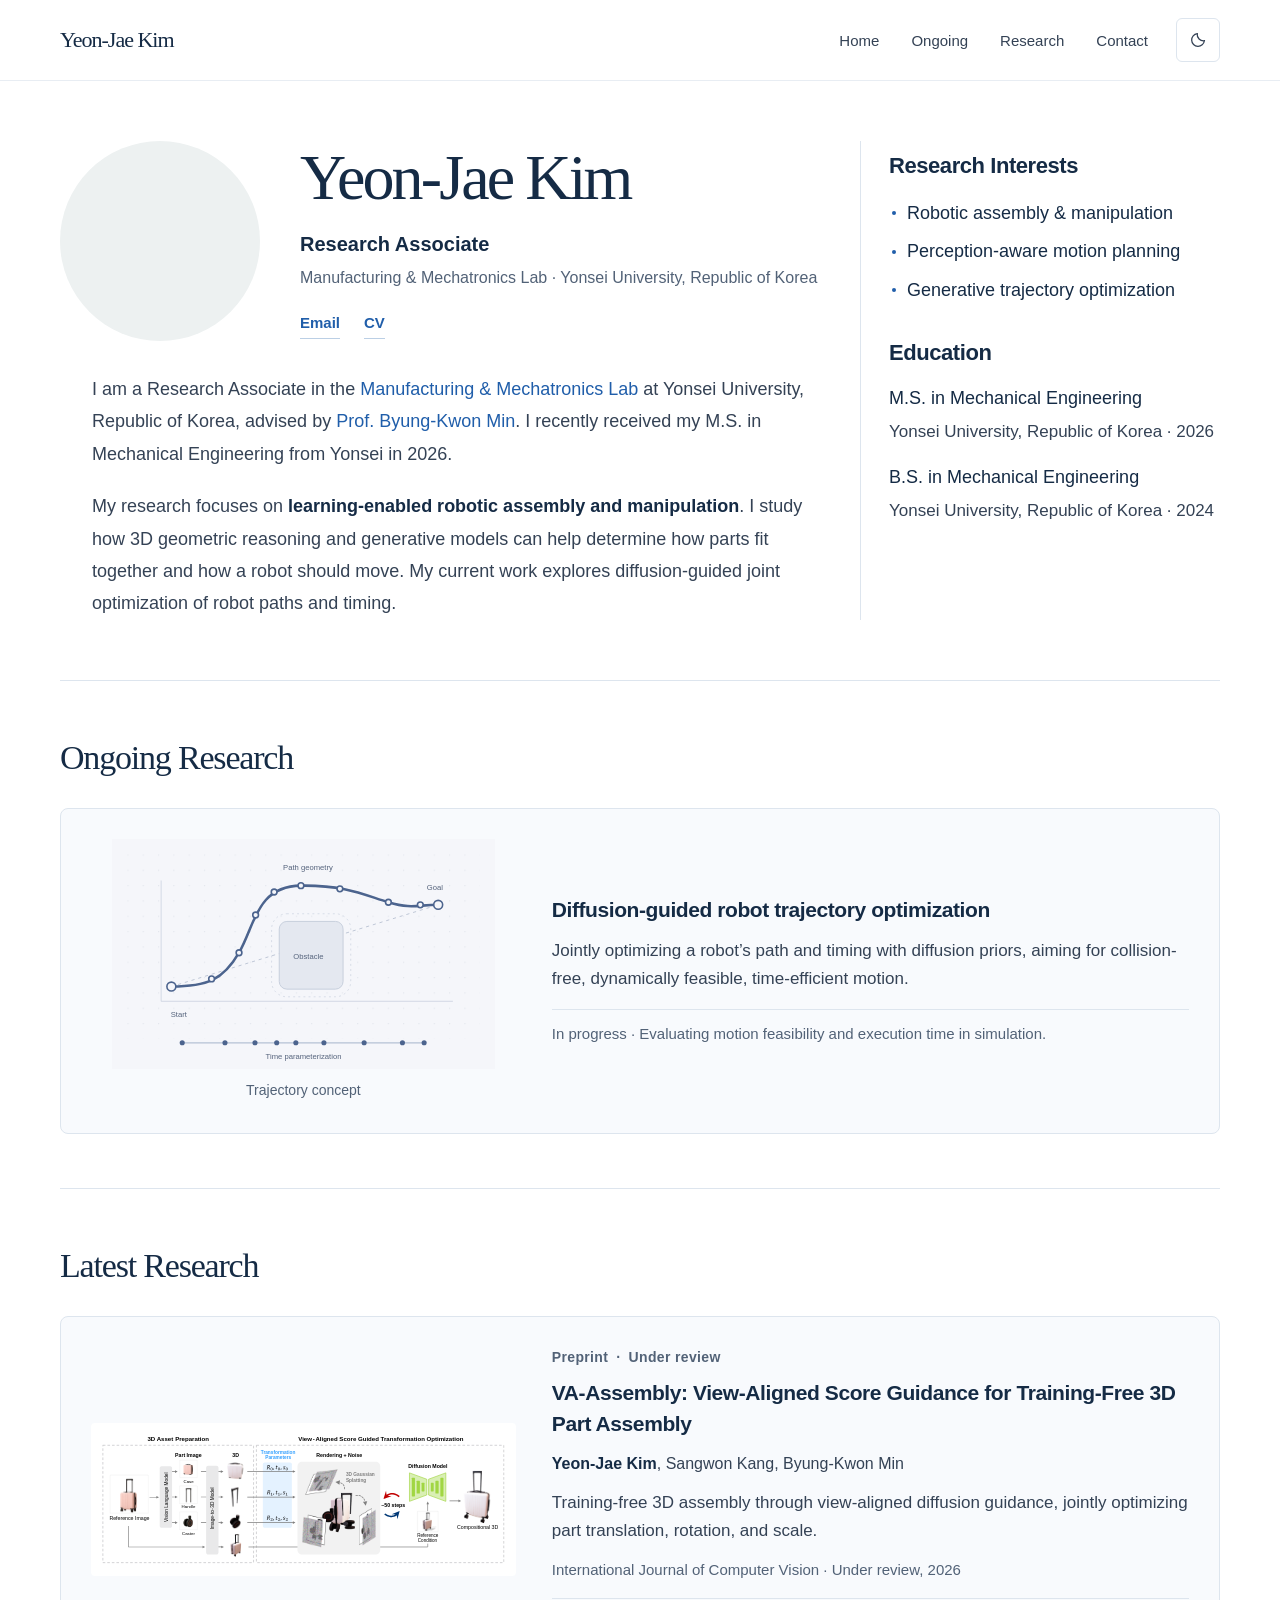
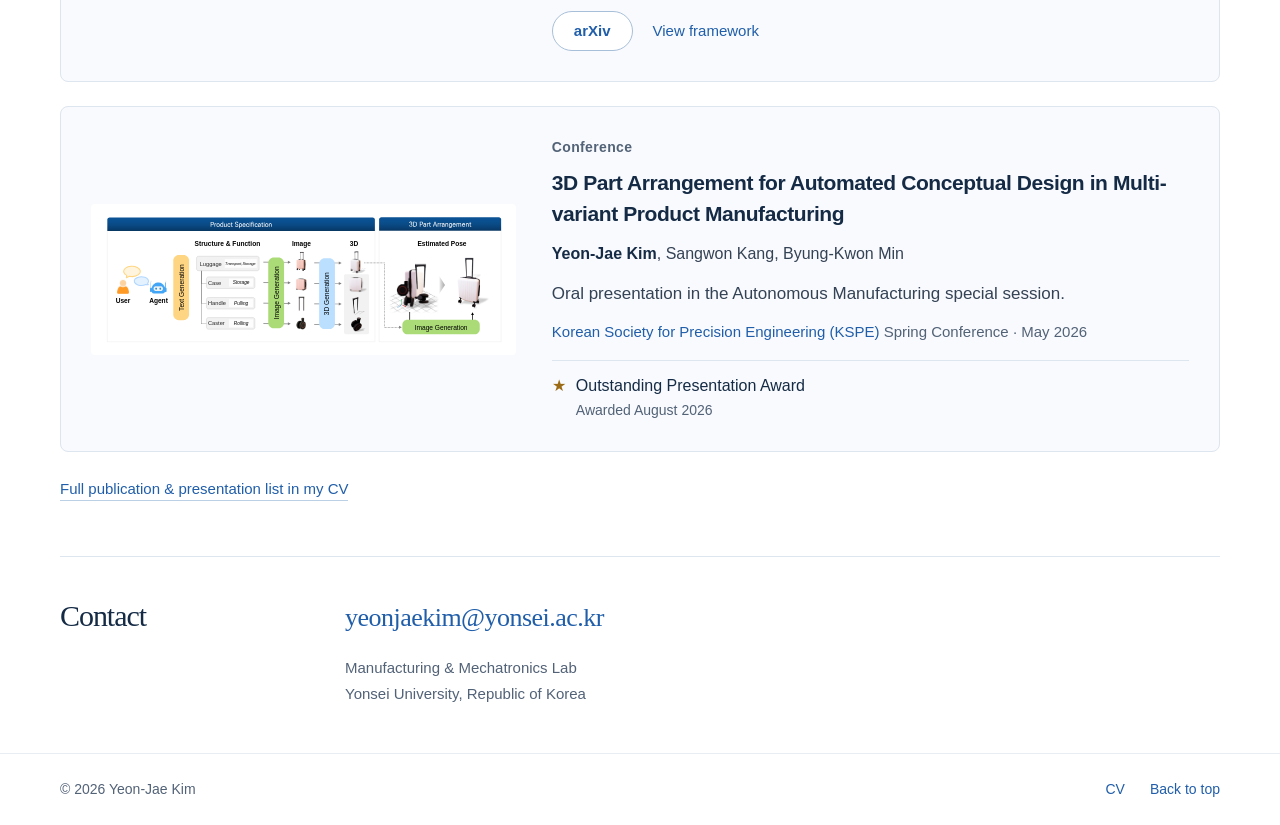
==== index.html @ 36acf1f7 "Refresh academic homepage with research cards and theme support" ====
<!DOCTYPE html>
<html lang="en">
<head>
  <meta charset="UTF-8" />
  <meta name="viewport" content="width=device-width, initial-scale=1.0" />
  <meta name="description" content="Yeon-Jae Kim, Research Associate at Yonsei University, Republic of Korea. Research in robotic assembly, 3D geometric reasoning, and diffusion-guided trajectory optimization." />
  <meta name="theme-color" content="#ffffff" />
  <title>Yeon-Jae Kim | Robotics &amp; Generative Intelligence</title>
  <script src="theme.js"></script>
  <link rel="stylesheet" href="style.css" />
</head>
<body>
  <a class="skip-link" href="#main">Skip to content</a>
  <header class="site-header"><div class="nav-shell"><a class="site-name" href="#about">Yeon-Jae Kim</a><div class="nav-controls"><nav aria-label="Primary navigation"><a href="#about">Home</a><a href="#research">Ongoing</a><a href="#publications">Research</a><a href="#contact">Contact</a></nav><button class="theme-toggle" type="button" aria-label="Switch to dark mode" hidden>
    <svg class="theme-moon" width="18" height="18" viewBox="0 0 24 24" fill="none" stroke="currentColor" stroke-width="1.7" aria-hidden="true"><path d="M20.5 13A8.5 8.5 0 0 1 11 3.5 8.5 8.5 0 1 0 20.5 13Z" /></svg>
    <svg class="theme-sun" width="18" height="18" viewBox="0 0 24 24" fill="none" stroke="currentColor" stroke-width="1.7" aria-hidden="true"><circle cx="12" cy="12" r="4" /><path d="M12 2v2m0 16v2M2 12h2m16 0h2M5 5l1.5 1.5m11 11L19 19M5 19l1.5-1.5m11-11L19 5" /></svg>
  </button></div></div></header>
  <main id="main">
    <section class="about-section section-shell" id="about" aria-labelledby="profile-name">
      <aside class="profile" aria-label="Profile">
        <div class="portrait"><img src="images/profile.jpg" alt="Yeon-Jae Kim at Yonsei University" width="974" height="1272" fetchpriority="high" /></div>
      </aside>
      <header class="identity">
          <h1 id="profile-name">Yeon-Jae Kim</h1>
          <p class="profile-role">Research Associate</p>
          <p class="affiliation">Manufacturing &amp; Mechatronics Lab · Yonsei University, Republic of Korea</p>
          <div class="profile-links"><a href="mailto:yeonjaekim@yonsei.ac.kr">Email</a><a href="assets/CV_Yeonjae_Kim.pdf" target="_blank" rel="noopener noreferrer">CV</a></div>
      </header>
      <div class="bio-copy">
        <p>I am a Research Associate in the <a href="https://minlab.yonsei.ac.kr/" target="_blank" rel="noopener noreferrer">Manufacturing &amp; Mechatronics Lab</a> at Yonsei University, Republic of Korea, advised by <a href="https://scholar.google.com/citations?user=25VFaycAAAAJ&amp;hl=ko&amp;oi=ao" target="_blank" rel="noopener noreferrer">Prof. Byung-Kwon Min</a>. I recently received my M.S. in Mechanical Engineering from Yonsei in 2026.</p>
        <p>My research focuses on <strong>learning-enabled robotic assembly and manipulation</strong>. I study how 3D geometric reasoning and generative models can help determine how parts fit together and how a robot should move. My current work explores diffusion-guided joint optimization of robot paths and timing.</p>
        </div>
        <div class="bio-facts">
          <div><h3>Research Interests</h3><ul role="list"><li>Robotic assembly &amp; manipulation</li><li>Perception-aware motion planning</li><li>Generative trajectory optimization</li></ul></div>
          <div><h3>Education</h3><p><strong>M.S. in Mechanical Engineering</strong><span>Yonsei University, Republic of Korea · 2026</span></p><p><strong>B.S. in Mechanical Engineering</strong><span>Yonsei University, Republic of Korea · 2024</span></p></div>
      </div>
    </section>

    <section class="section-shell section-grid research-section" id="research" aria-labelledby="research-title">
      <div class="section-label"><h2 id="research-title">Ongoing Research</h2></div>
      <article class="section-content current-project research-card">
        <figure class="research-thumbnail"><img src="images/motion-concept.svg" alt="Concept illustration of a robot path avoiding an obstacle with jointly optimized timing" width="600" height="360" /><figcaption>Trajectory concept</figcaption></figure>
        <div><h3>Diffusion-guided robot trajectory optimization</h3><p>Jointly optimizing a robot’s path and timing with diffusion priors, aiming for collision-free, dynamically feasible, time-efficient motion.</p><p class="research-status">In progress · Evaluating motion feasibility and execution time in simulation.</p></div>
      </article>
    </section>

    <section class="section-band" id="publications" aria-labelledby="publications-title"><div class="section-shell section-grid publications-layout">
      <div class="section-label"><h2 id="publications-title">Latest Research</h2></div>
      <div class="section-content">
        <article class="publication featured-paper research-card">
          <figure class="framework-figure">
            <a class="framework-link" href="framework.html" target="_blank" rel="noopener noreferrer" aria-label="View the VA-Assembly framework in a new tab"><img src="images/assembly_framework.svg" alt="VA-Assembly framework: reference-image-based 3D asset preparation and view-aligned score-guided optimization of part transformations." width="4257" height="1402" loading="lazy" /></a>
          </figure>
          <div>
            <p class="research-type">Preprint <span aria-hidden="true">·</span> Under review</p>
            <h3><a href="https://arxiv.org/abs/2611.20788" target="_blank" rel="noopener noreferrer">VA-Assembly: View-Aligned Score Guidance for Training-Free 3D Part Assembly</a></h3>
            <p class="authors"><strong>Yeon-Jae Kim</strong>, Sangwon Kang, Byung-Kwon Min</p>
            <p class="paper-summary">Training-free 3D assembly through view-aligned diffusion guidance, jointly optimizing part translation, rotation, and scale.</p>
            <p class="venue">International Journal of Computer Vision · Under review, 2026</p>
            <div class="paper-links"><a class="paper-pill" href="https://arxiv.org/abs/2611.20788" target="_blank" rel="noopener noreferrer" aria-label="Read the VA-Assembly preprint on arXiv">arXiv</a><a href="framework.html" target="_blank" rel="noopener noreferrer">View framework</a></div>
          </div>
        </article>
        <article class="publication research-card conference-paper">
          <figure class="framework-figure">
            <a class="framework-link" href="design-framework.html" target="_blank" rel="noopener noreferrer" aria-label="View the KSPE design automation framework in a new tab"><img src="images/design_automation_framework.svg" alt="Design automation framework presented at the KSPE Spring Conference." width="3923" height="1265" loading="lazy" /></a>
          </figure>
          <div>
            <p class="research-type">Conference</p>
            <h3>3D Part Arrangement for Automated Conceptual Design in Multi-variant Product Manufacturing</h3>
            <p class="authors"><strong>Yeon-Jae Kim</strong>, Sangwon Kang, Byung-Kwon Min</p>
            <p class="paper-summary">Oral presentation in the Autonomous Manufacturing special session.</p>
            <p class="venue"><a href="https://www.kspe.or.kr/" target="_blank" rel="noopener noreferrer">Korean Society for Precision Engineering (KSPE)</a> Spring Conference · May 2026</p>
            <p class="presentation-award"><span class="award-star" aria-hidden="true">★</span><span>Outstanding Presentation Award<span class="award-date">Awarded August 2026</span></span></p>
          </div>
        </article>
        <p class="all-publications"><a href="assets/CV_Yeonjae_Kim.pdf" target="_blank" rel="noopener noreferrer">Full publication &amp; presentation list in my CV </a></p>
      </div>
    </div></section>

    <section class="section-shell section-grid contact-section" id="contact" aria-labelledby="contact-title"><div class="section-label"><h2 id="contact-title">Contact</h2></div><div class="section-content"><a class="contact-email" href="mailto:yeonjaekim@yonsei.ac.kr">yeonjaekim@yonsei.ac.kr </a><p>Manufacturing &amp; Mechatronics Lab<br />Yonsei University, Republic of Korea</p></div></section>
  </main>
  <footer><div class="footer-shell"><span>© 2026 Yeon-Jae Kim</span><div><a href="assets/CV_Yeonjae_Kim.pdf" target="_blank" rel="noopener noreferrer">CV</a><a href="#about">Back to top</a></div></div></footer>
</body>
</html>
---- style.css ----
:root {
  color-scheme: light;
  --bg: #ffffff;
  --band: #f8fafd;
  --header-bg: rgba(255,255,255,.97);
  --subtle-line: #e8edf3;
  --link-line: #bbcfe5;
  --button-border: #a8bfd9;
  --button-hover: #eaf1fa;
  --selection: #dceafb;
  --ink: #152b45;
  --body: #344255;
  --muted: #526277;
  --link: #205eaa;
  --line: #dde5ee;
  --soft: #f5f8fc;
  --max: 1160px;
  --serif: Georgia, "Times New Roman", serif;
}
:root[data-theme="dark"] {
  color-scheme: dark;
  --bg: #101923;
  --band: #14202d;
  --header-bg: rgba(16,25,35,.97);
  --ink: #edf3fc;
  --body: #d4ddea;
  --muted: #aebdd0;
  --link: #8dbbf9;
  --line: #2d3c50;
  --soft: #172331;
  --subtle-line: #263648;
  --link-line: #526d8f;
  --button-border: #607c9f;
  --button-hover: #243a54;
  --selection: #294a70;
}
@media (prefers-color-scheme: dark) {
  :root:not([data-theme]) {
  color-scheme: dark;
  --bg: #101923;
  --band: #14202d;
  --header-bg: rgba(16,25,35,.97);
  --ink: #edf3fc;
  --body: #d4ddea;
  --muted: #aebdd0;
  --link: #8dbbf9;
  --line: #2d3c50;
  --soft: #172331;
  --subtle-line: #263648;
  --link-line: #526d8f;
  --button-border: #607c9f;
  --button-hover: #243a54;
  --selection: #294a70;
  }
}
* { box-sizing: border-box; }
html { scroll-behavior: smooth; scroll-padding-top: 100px; }
body { margin: 0; background: var(--bg); color: var(--body); font-family: Arial, Helvetica, sans-serif; font-size: 1.125rem; line-height: 1.8; -webkit-font-smoothing: antialiased; }
h1, h2, h3, p, figure { margin: 0; }
h1, h2, h3, strong { color: var(--ink); }
h1, h2 { font-family: var(--serif); font-weight: 400; letter-spacing: -.035em; line-height: 1.18; }
h3 { font-size: 1.3125rem; font-weight: 600; line-height: 1.5; letter-spacing: -.02em; }
strong { font-weight: 600; }
a { color: var(--link); text-decoration: none; text-underline-offset: 5px; }
a:hover { text-decoration: underline; }
a:focus-visible, button:focus-visible { outline: 3px solid var(--link); outline-offset: 5px; border-radius: 3px; }
::selection { background: var(--selection); }
.nav-shell, .section-shell, .footer-shell { width: min(calc(100% - 88px), var(--max)); margin-inline: auto; }
.skip-link { position: fixed; top: 10px; left: 16px; z-index: 100; padding: 8px 16px; background: var(--bg); transform: translateY(-160%); }
.skip-link:focus { transform: translateY(0); }
.site-header { position: sticky; top: 0; z-index: 20; background: var(--bg); border-bottom: 1px solid var(--subtle-line); }
.nav-shell { min-height: 80px; display: flex; align-items: center; justify-content: space-between; gap: 30px; }
.site-name { color: var(--ink); font-family: var(--serif); font-size: 1.375rem; font-weight: 400; letter-spacing: -.045em; }
.nav-controls { display: flex; align-items: center; gap: 28px; }
.theme-toggle { display: inline-flex; align-items: center; justify-content: center; width: 44px; height: 44px; flex-shrink: 0; padding: 10px; border: 1px solid var(--line); border-radius: 6px; background: var(--bg); color: var(--body); font: inherit; font-size: .875rem; cursor: pointer; white-space: nowrap; }
.theme-toggle[hidden] { display: none; }
.theme-toggle:hover { background: var(--soft); border-color: var(--button-border); }
.theme-sun, :root[data-theme="dark"] .theme-moon { display: none; }
:root[data-theme="dark"] .theme-sun { display: block; }
nav { display: flex; align-items: center; gap: 32px; }
nav a { font-size: .9375rem; color: var(--body); padding: 12px 0; }
nav a:hover { color: var(--link); }
.about-section { display: grid; grid-template-columns: 200px minmax(0,1fr) 360px; grid-template-areas: "photo identity facts" "bio bio facts"; gap: 32px 40px; padding: 60px 0; align-items: start; }
.profile { grid-area: photo; padding: 0; }
.identity { grid-area: identity; min-width: 0; align-self: center; }
.bio-copy { grid-area: bio; min-width: 0; padding-left: 32px; }
.portrait { width: 200px; height: 200px; border-radius: 50%; overflow: hidden; margin: 0; background: #edf1f1; }
.portrait img { display: block; width: 100%; height: 100%; object-fit: cover; object-position: 47% 70%; transform: scale(1.9); transform-origin: 47% 62%; }

.profile-role { color: var(--ink); font-size: 1.25rem; font-weight: 600; }
.affiliation { color: var(--muted); font-size: 1rem; margin-top: 3px; line-height: 1.6; }
.profile-links { display: flex; gap: 24px; margin-top: 18px; font-size: .9375rem; font-weight: 600; }
.profile-links a { border-bottom: 1px solid var(--link-line); padding-bottom: 2px; }
.identity h1 { font-size: clamp(2.75rem, 5vw, 4.25rem); line-height: 1.08; margin-bottom: 14px; letter-spacing: -.045em; }
.bio-copy > p { font-size: 1.125rem; margin-bottom: 20px; }
.bio-copy > p:last-child { margin-bottom: 0; }
.bio-copy a { text-decoration: none; }
.bio-copy a:hover { color: var(--ink); }
.bio-facts { grid-area: facts; align-self: stretch; display: grid; align-content: start; grid-template-columns: 1fr; gap: 30px; margin: 0; padding: 8px 0 0 28px; border-left: 1px solid var(--line); }
.bio-facts h3 { margin-bottom: 15px; font-size: 1.375rem; font-weight: 600; letter-spacing: -.02em; }
.bio-facts ul { list-style: none; margin: 0; padding: 0; color: var(--ink); font-size: 1.125rem; font-weight: 400; line-height: 1.8; }
.bio-facts li { position: relative; padding-left: 18px; }
.bio-facts li + li { margin-top: 6px; }
.bio-facts li::before { content: ""; position: absolute; left: 3px; top: .9em; width: 4px; height: 4px; border-radius: 50%; background: var(--link); transform: translateY(-50%); }
.bio-facts p { font-size: 1.125rem; line-height: 1.6; }
.bio-facts p + p { margin-top: 18px; }
.bio-facts strong { color: var(--ink); font-weight: 400; }
.bio-facts p span { display: block; color: var(--body); font-size: 1.0625rem; font-weight: 400; margin-top: 5px; }
.section-band { background: var(--band); border-block: 1px solid var(--subtle-line); }
.section-grid { display: grid; grid-template-columns: 225px minmax(0,1fr); gap: 60px; padding-block: 54px; }
.section-label { padding-top: 3px; }
.section-label h2 { font-size: clamp(1.875rem, 3vw, 2.125rem); }
.section-label > p { font-size: .875rem; color: var(--muted); margin-top: 15px; line-height: 1.6; }
.section-content { min-width: 0; }
.publication h3 { font-size: 1.3125rem; line-height: 1.45; margin-bottom: 12px; }
.publication h3 a { color: var(--ink); }
.publication h3 a:hover { color: var(--link); }
.section-grid.publications-layout, .section-grid.research-section { grid-template-columns: minmax(0,1fr); gap: 30px; }
#publications { background: var(--bg); border: 0; }
.section-grid.research-section, .section-grid.publications-layout { border-top: 1px solid var(--line); }
.research-card { display: grid; grid-template-columns: minmax(0, .8fr) minmax(0, 1.2fr); gap: 36px; align-items: center; padding: 30px; border: 1px solid var(--line); border-radius: 8px; background: var(--band); }
.research-card > div { min-width: 0; }
.research-card + .research-card { margin-top: 24px; }
.research-type { display: flex; align-items: center; flex-wrap: wrap; gap: 8px; margin-bottom: 10px; color: var(--muted); font-size: .875rem; font-weight: 600; line-height: 1.5; letter-spacing: .025em; }
.conference-thumbnail { display: flex; flex-direction: column; align-items: center; justify-content: center; min-height: 230px; color: var(--ink); font-family: var(--serif); font-size: 2.5rem; line-height: 1.2; }
.conference-thumbnail a { color: var(--ink); }
.conference-thumbnail a:hover { color: var(--link); text-decoration: none; }
.conference-year { font-size: 3.5rem; letter-spacing: -.04em; margin-top: 4px; }
.conference-season { color: var(--muted); font-family: Arial, Helvetica, sans-serif; font-size: 1rem; margin-top: 14px; }
.presentation-award { display: flex; align-items: baseline; gap: 10px; margin-top: 16px; padding-top: 12px; border-top: 1px solid var(--line); color: var(--ink); font-size: 1rem; line-height: 1.6; }
.award-star { color: #9b6b15; }
:root[data-theme="dark"] .award-star { color: #e9c46b; }
@media(prefers-color-scheme: dark) { :root:not([data-theme]) .award-star { color: #e9c46b; } }
.award-date { display: block; color: var(--muted); font-size: .875rem; }
.framework-figure { min-width: 0; margin: 0; }
.framework-link { display: block; padding: 10px; background: #fff; border-radius: 4px; cursor: zoom-in; }
.framework-link:hover { outline: 1px solid var(--link-line); }
.framework-link img { display: block; width: 100%; height: auto; }
.research-thumbnail { min-width: 0; margin: 0; }
.research-thumbnail img { display: block; width: 100%; height: auto; max-height: 230px; object-fit: contain; border-radius: 4px; }
.research-thumbnail figcaption { color: var(--muted); font-size: .875rem; text-align: center; margin-top: 9px; }
.authors { font-size: 1rem; margin-bottom: 9px; line-height: 1.65; }
.venue { color: var(--muted); font-size: .9375rem; line-height: 1.65; }
.paper-summary { font-size: 1.0625rem; margin: 12px 0; line-height: 1.65; }
.paper-links { display: flex; flex-wrap: wrap; align-items: center; gap: 20px; margin-top: 16px; padding-top: 12px; border-top: 1px solid var(--line); }
.paper-links a { font-size: .9375rem; line-height: 1.5; padding-block: 3px; font-weight: 400; }
.paper-links .paper-pill { display: inline-flex; align-items: center; justify-content: center; min-height: 40px; padding: 7px 21px; border: 1px solid var(--button-border); border-radius: 999px; background: var(--bg); color: var(--link); font-weight: 600; }
.paper-links .paper-pill:hover { background: var(--button-hover); border-color: var(--link); text-decoration: none; }
.paper-links .paper-pill:focus-visible { border-radius: 999px; }
.all-publications { font-size: .9375rem; margin-top: 23px; }
.all-publications a { border-bottom: 1px solid var(--link-line); padding-bottom: 3px; }
.current-project h3 { margin-bottom: 12px; line-height: 1.45; }
.current-project p { font-size: 1.0625rem; margin-bottom: 15px; line-height: 1.65; }
.current-project .research-status { margin: 16px 0 0; color: var(--muted); font-size: .9375rem; padding-top: 12px; border-top: 1px solid var(--line); }
.contact-section { padding-block: 38px 47px; border-top: 1px solid var(--line); }
.contact-section h2 { font-size: 1.875rem; }
.contact-email { font-family: var(--serif); font-size: 1.625rem; letter-spacing: -.02em; overflow-wrap: anywhere; }
.contact-section .section-content p { color: var(--muted); font-size: .9375rem; line-height: 1.7; margin-top: 13px; }
footer { border-top: 1px solid var(--subtle-line); }
.footer-shell { display: flex; justify-content: space-between; gap: 20px; padding-block: 23px; font-size: .875rem; color: var(--muted); }
.footer-shell > div { display: flex; gap: 25px; }
@media(max-width: 1050px) {
  .nav-controls { gap: 18px; }
  nav { gap: 20px; }
  .about-section { grid-template-columns: 160px minmax(0,1fr) 340px; gap: 28px; padding-block: 48px; }
  .portrait { width: 160px; height: 160px; }

  .bio-facts { gap: 24px; }
  .section-grid { grid-template-columns: 190px minmax(0,1fr); gap: 40px; }
  .research-card { gap: 28px; padding: 24px; }
}
@media(max-width: 980px) {
  .about-section { grid-template-columns: 178px minmax(0,1fr); grid-template-areas: "photo identity" "bio bio" "facts facts"; gap: 30px; }
  .portrait { width: 178px; height: 178px; }
  .bio-facts { grid-template-columns: 1fr; gap: 28px; padding: 28px 0 0 32px; border-left: 0; border-top: 1px solid var(--line); }
}
@media(max-width: 850px) {
  .research-card { gap: 24px; }
  .nav-shell, .section-shell, .footer-shell { width: calc(100% - 48px); }
  .section-grid { grid-template-columns: 1fr; gap: 29px; padding-block: 38px; }
  .section-label > p { margin-top: 8px; }
}
@media(max-width: 700px) {
  html { scroll-padding-top: 140px; }
  .nav-shell { flex-wrap: wrap; gap: 8px; padding-block: 10px; }
  .nav-controls { width: 100%; justify-content: space-between; }
}
@media(max-width: 600px) {
  .research-card { grid-template-columns: minmax(0,1fr); gap: 24px; padding: 20px; }
  .conference-thumbnail { min-height: 120px; flex-direction: row; flex-wrap: wrap; align-content: center; gap: 8px 14px; font-size: 2rem; }
  .conference-year { font-size: 2.5rem; margin-top: 0; }
  .conference-season { flex-basis: 100%; text-align: center; margin-top: 0; }
  .framework-figure { width: 100%; }
  html { scroll-padding-top: 120px; }
  .nav-shell, .section-shell, .footer-shell { width: calc(100% - 40px); }
  .nav-shell { min-height: 0; display: grid; grid-template-columns: 1fr auto; gap: 10px; padding-block: 10px; }
  .nav-controls { display: contents; }
  .theme-toggle { grid-column: 2; grid-row: 1; padding-inline: 10px; }
  .site-name { font-size: 1.25rem; }
  nav { grid-row: 2; grid-column: 1 / -1; width: 100%; justify-content: space-between; gap: 12px; }
  nav a { font-size: .875rem; padding: 4px 0; }
  .about-section { grid-template-columns: 1fr; grid-template-areas: "photo" "identity" "bio" "facts"; gap: 25px; padding-block: 33px 40px; }
  .profile { padding-top: 0; }
  .portrait { width: 150px; height: 150px; margin: 0; }

  .profile-role { font-size: 1.125rem; }
  .affiliation { font-size: .9375rem; }
  .profile-links { gap: 20px; margin-top: 12px; font-size: .9375rem; }
  .identity h1 { font-size: clamp(2.375rem, 10vw, 3.5rem); margin-bottom: 12px; }
  .bio-copy { padding-left: 12px; }
  .bio-copy > p { font-size: 1.0625rem; }
  .bio-facts { grid-template-columns: 1fr; gap: 24px; padding-left: 12px; }
  .research-thumbnail { width: 100%; margin: 0; }
  .publication h3, .current-project h3 { font-size: 1.25rem; }
  .research-thumbnail figcaption { margin-top: 7px; }
  .contact-email { font-size: 1.375rem; }
  .footer-shell { flex-wrap: wrap; gap: 12px; font-size: .8125rem; }
}
@media(max-width: 360px) {
  .portrait { width: 130px; height: 130px; }

  nav { gap: 8px; }
}
.framework-viewer { min-height: 100svh; display: flex; align-items: center; padding: 24px; }
.framework-viewer main { width: min(100%, 1160px); margin-inline: auto; }
.framework-viewer header { display: flex; flex-wrap: wrap; align-items: baseline; justify-content: space-between; gap: 12px 24px; margin-bottom: 20px; }
.framework-viewer h1 { font-size: clamp(1.5rem, 4vw, 2rem); }
.framework-viewer header a { font-size: 1rem; }
.framework-viewer img { display: block; width: 100%; height: auto; max-height: calc(100svh - 180px); object-fit: contain; background: #fff; border: 1px solid var(--line); border-radius: 6px; }
@media(prefers-reduced-motion: reduce) { html { scroll-behavior: auto; } }
@media print {
  :root, :root[data-theme="dark"], :root:not([data-theme]) { color-scheme: light; --bg: #fff; --band: #fff; --ink: #152b45; --body: #344255; --muted: #526277; --line: #dde5ee; --link: #205eaa; --link-line: #bbcfe5; --subtle-line: #e8edf3; }
  .site-header, .skip-link, footer { display: none; }
  .section-shell { width: 100%; }
  .about-section { padding-block: 15px; }
  .section-grid { padding-block: 22px; }
  .publication, .current-project { break-inside: avoid; }
  a { color: inherit; }
}
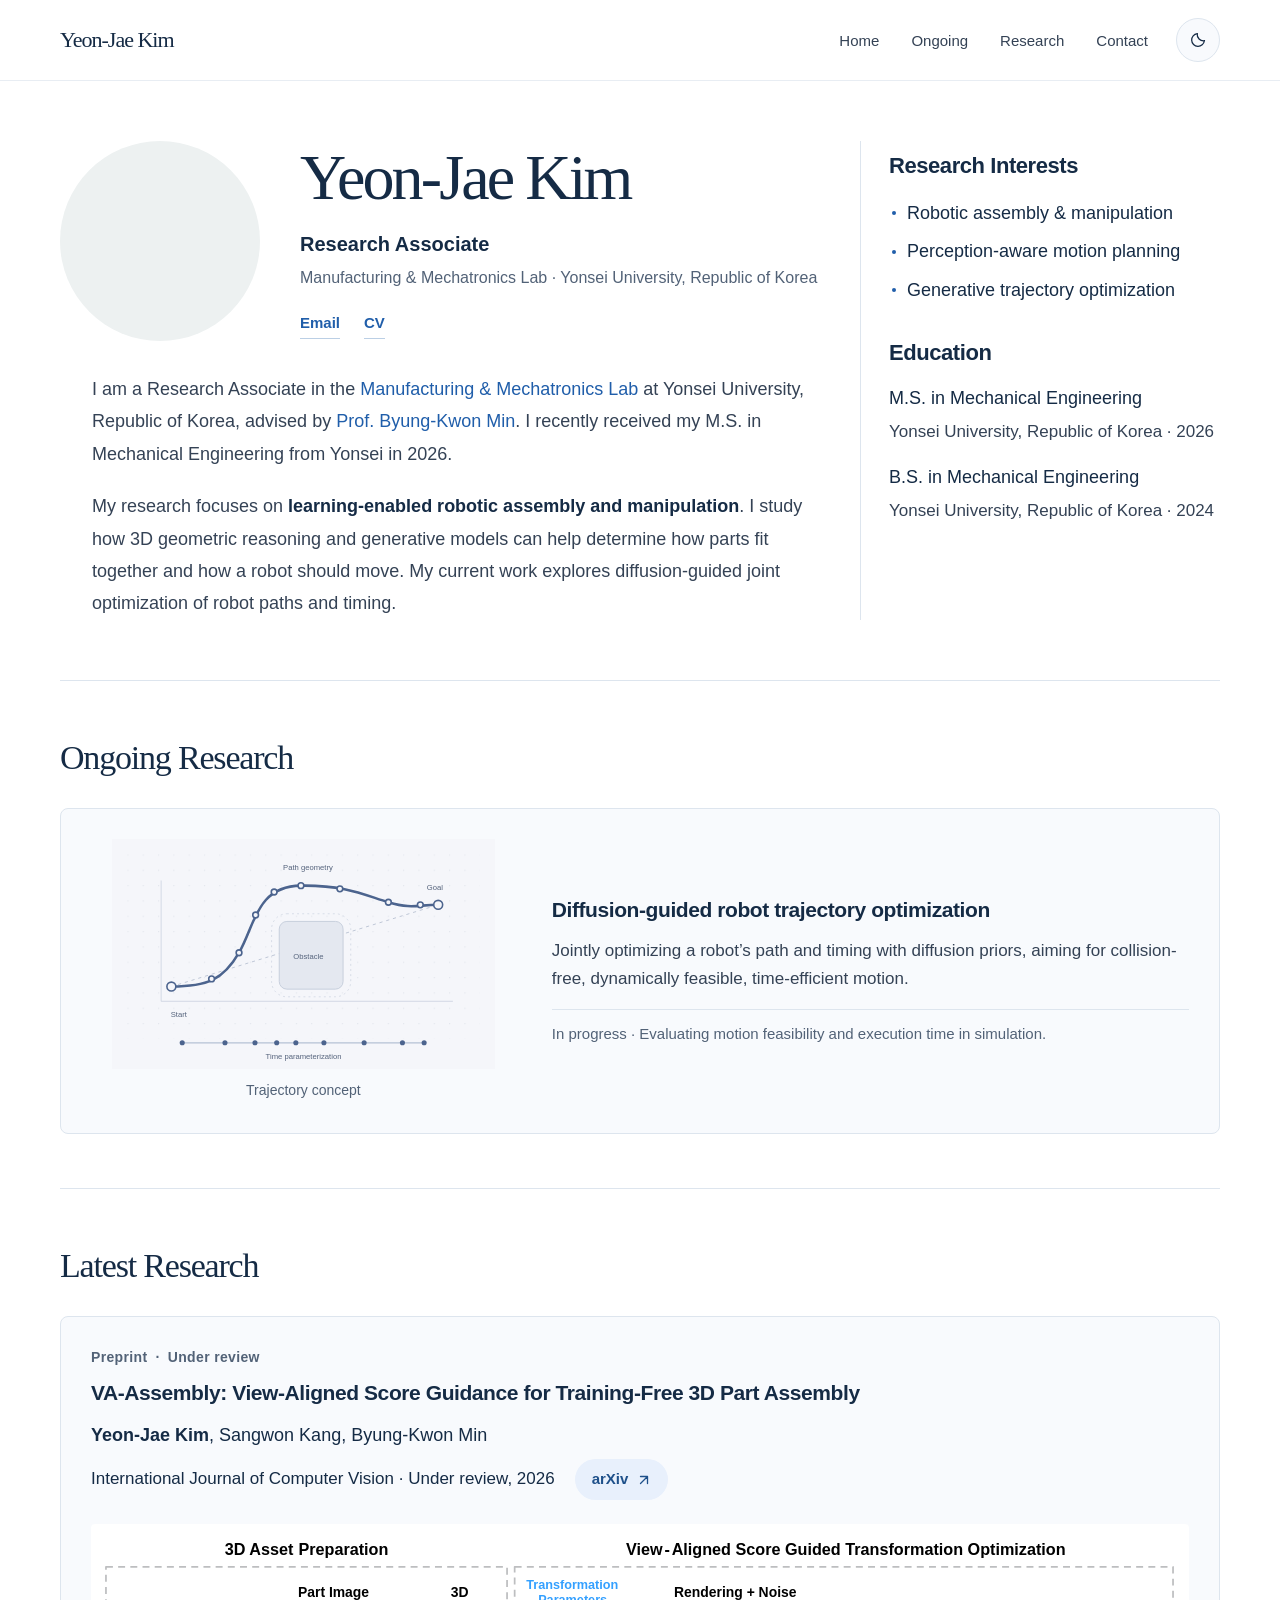
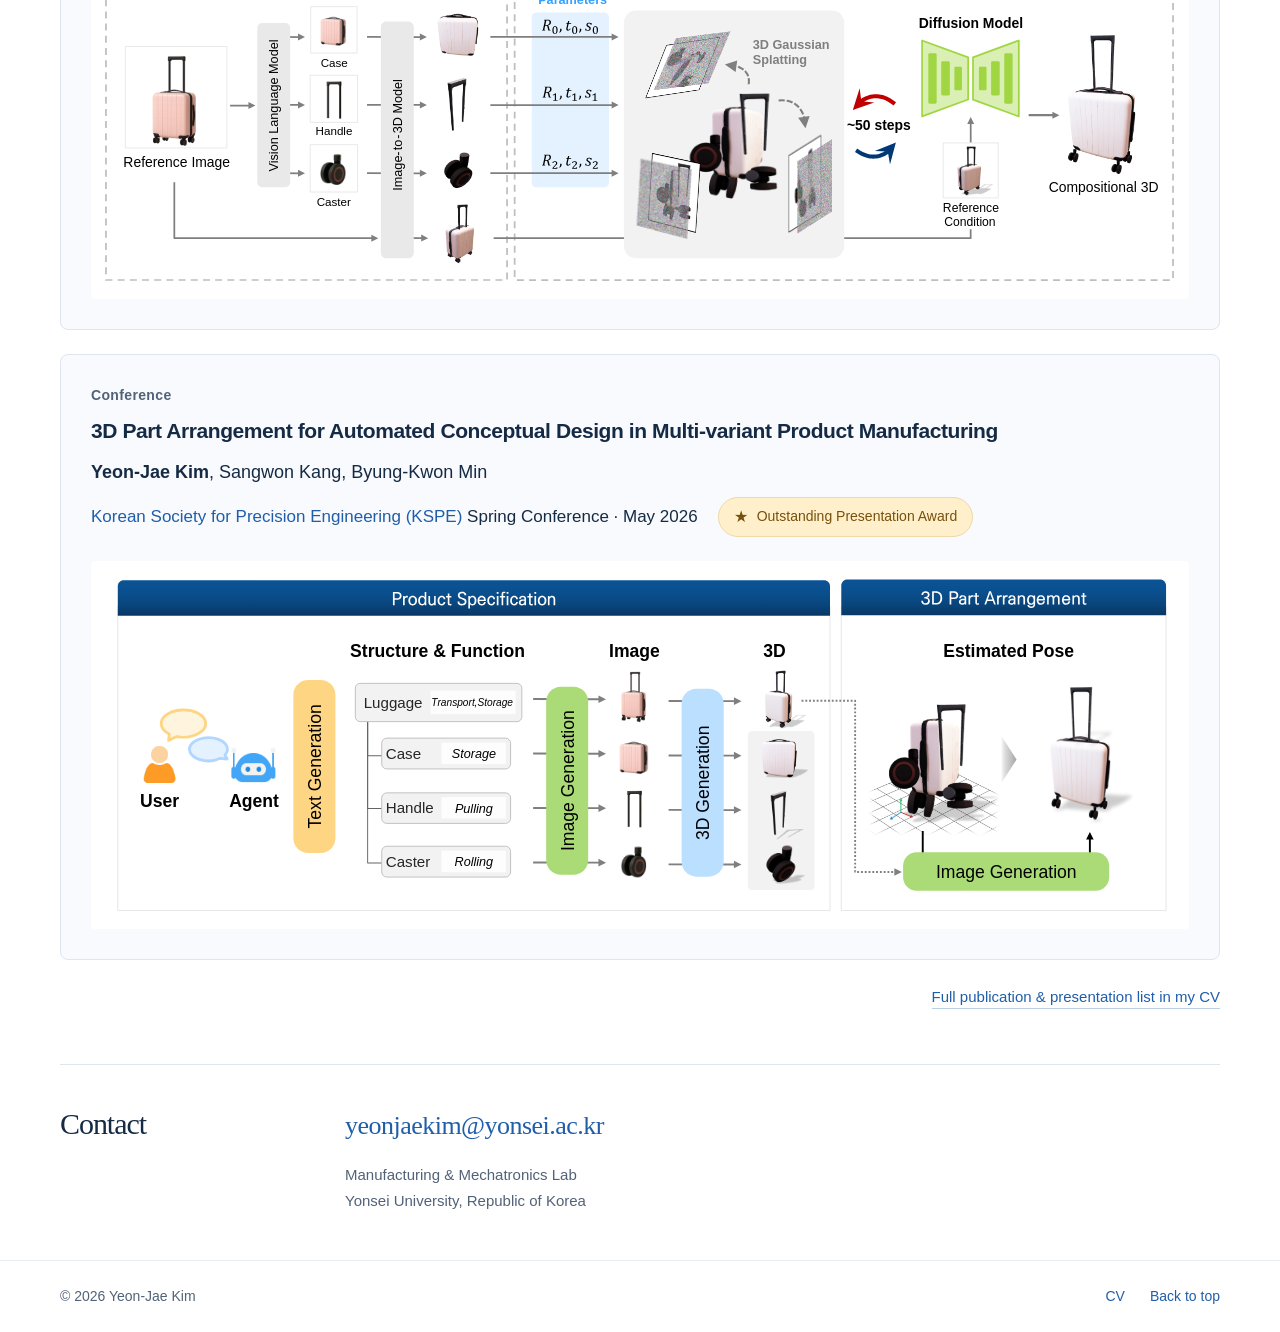
==== commit 694a19fe: "Refine research cards, typography, and action badges" ====
--- a/index.html
+++ b/index.html
@@ -6,8 +6,8 @@
   <meta name="description" content="Yeon-Jae Kim, Research Associate at Yonsei University, Republic of Korea. Research in robotic assembly, 3D geometric reasoning, and diffusion-guided trajectory optimization." />
   <meta name="theme-color" content="#ffffff" />
   <title>Yeon-Jae Kim | Robotics &amp; Generative Intelligence</title>
-  <script src="theme.js"></script>
-  <link rel="stylesheet" href="style.css" />
+  <script src="theme.js?v=20261119"></script>
+  <link rel="stylesheet" href="style.css?v=20261119-6" />
 </head>
 <body>
   <a class="skip-link" href="#main">Skip to content</a>
@@ -48,29 +48,35 @@
       <div class="section-label"><h2 id="publications-title">Latest Research</h2></div>
       <div class="section-content">
         <article class="publication featured-paper research-card">
-          <figure class="framework-figure">
-            <a class="framework-link" href="framework.html" target="_blank" rel="noopener noreferrer" aria-label="View the VA-Assembly framework in a new tab"><img src="images/assembly_framework.svg" alt="VA-Assembly framework: reference-image-based 3D asset preparation and view-aligned score-guided optimization of part transformations." width="4257" height="1402" loading="lazy" /></a>
-          </figure>
-          <div>
+          <header class="publication-header">
             <p class="research-type">Preprint <span aria-hidden="true">·</span> Under review</p>
             <h3><a href="https://arxiv.org/abs/2611.20788" target="_blank" rel="noopener noreferrer">VA-Assembly: View-Aligned Score Guidance for Training-Free 3D Part Assembly</a></h3>
             <p class="authors"><strong>Yeon-Jae Kim</strong>, Sangwon Kang, Byung-Kwon Min</p>
-            <p class="paper-summary">Training-free 3D assembly through view-aligned diffusion guidance, jointly optimizing part translation, rotation, and scale.</p>
-            <p class="venue">International Journal of Computer Vision · Under review, 2026</p>
-            <div class="paper-links"><a class="paper-pill" href="https://arxiv.org/abs/2611.20788" target="_blank" rel="noopener noreferrer" aria-label="Read the VA-Assembly preprint on arXiv">arXiv</a><a href="framework.html" target="_blank" rel="noopener noreferrer">View framework</a></div>
+            <div class="publication-meta">
+              <p class="venue">International Journal of Computer Vision · Under review, 2026</p>
+              <a class="paper-pill" href="https://arxiv.org/abs/2611.20788" target="_blank" rel="noopener noreferrer" aria-label="Read the VA-Assembly preprint on arXiv">arXiv<svg aria-hidden="true" width="14" height="14" viewBox="0 0 16 16" fill="none"><path d="M4 12 12 4M4 4h8v8" stroke="currentColor" stroke-width="1.5" stroke-linecap="round" stroke-linejoin="round" /></svg></a>
+            </div>
+          </header>
+          <div class="publication-details">
+            <figure class="framework-figure">
+              <a class="framework-link" href="framework.html" target="_blank" rel="noopener noreferrer" aria-label="View the VA-Assembly framework in a new tab"><img src="images/assembly_framework.svg" alt="VA-Assembly framework: reference-image-based 3D asset preparation and view-aligned score-guided optimization of part transformations." width="4257" height="1402" loading="lazy" /></a>
+            </figure>
           </div>
         </article>
         <article class="publication research-card conference-paper">
-          <figure class="framework-figure">
-            <a class="framework-link" href="design-framework.html" target="_blank" rel="noopener noreferrer" aria-label="View the KSPE design automation framework in a new tab"><img src="images/design_automation_framework.svg" alt="Design automation framework presented at the KSPE Spring Conference." width="3923" height="1265" loading="lazy" /></a>
-          </figure>
-          <div>
+          <header class="publication-header">
             <p class="research-type">Conference</p>
             <h3>3D Part Arrangement for Automated Conceptual Design in Multi-variant Product Manufacturing</h3>
             <p class="authors"><strong>Yeon-Jae Kim</strong>, Sangwon Kang, Byung-Kwon Min</p>
-            <p class="paper-summary">Oral presentation in the Autonomous Manufacturing special session.</p>
-            <p class="venue"><a href="https://www.kspe.or.kr/" target="_blank" rel="noopener noreferrer">Korean Society for Precision Engineering (KSPE)</a> Spring Conference · May 2026</p>
-            <p class="presentation-award"><span class="award-star" aria-hidden="true">★</span><span>Outstanding Presentation Award<span class="award-date">Awarded August 2026</span></span></p>
+            <div class="publication-meta">
+              <p class="venue"><a href="https://www.kspe.or.kr/" target="_blank" rel="noopener noreferrer">Korean Society for Precision Engineering (KSPE)</a> Spring Conference · May 2026</p>
+              <span class="presentation-award" title="Awarded August 2026" aria-label="Outstanding Presentation Award, awarded August 2026"><span class="award-star" aria-hidden="true">★</span> Outstanding Presentation Award</span>
+            </div>
+          </header>
+          <div class="publication-details">
+            <figure class="framework-figure">
+              <a class="framework-link" href="design-framework.html" target="_blank" rel="noopener noreferrer" aria-label="View the KSPE design automation framework in a new tab"><img src="images/design_automation_framework.svg" alt="Design automation framework presented at the KSPE Spring Conference." width="3923" height="1265" loading="lazy" /></a>
+            </figure>
           </div>
         </article>
         <p class="all-publications"><a href="assets/CV_Yeonjae_Kim.pdf" target="_blank" rel="noopener noreferrer">Full publication &amp; presentation list in my CV </a></p>
--- a/style.css
+++ b/style.css
@@ -7,6 +7,12 @@
   --link-line: #bbcfe5;
   --button-border: #a8bfd9;
   --button-hover: #eaf1fa;
+  --pill-bg: #e8f0fc;
+  --pill-hover: #d8e7fa;
+  --pill-ink: #1e508a;
+  --award-bg: #fff0cb;
+  --award-ink: #78500c;
+  --award-border: #eed9a7;
   --selection: #dceafb;
   --ink: #152b45;
   --body: #344255;
@@ -32,6 +38,12 @@
   --link-line: #526d8f;
   --button-border: #607c9f;
   --button-hover: #243a54;
+  --pill-bg: #203752;
+  --pill-hover: #2c496b;
+  --pill-ink: #bbd9ff;
+  --award-bg: #352c1b;
+  --award-ink: #efd299;
+  --award-border: #615035;
   --selection: #294a70;
 }
 @media (prefers-color-scheme: dark) {
@@ -50,6 +62,12 @@
   --link-line: #526d8f;
   --button-border: #607c9f;
   --button-hover: #243a54;
+  --pill-bg: #203752;
+  --pill-hover: #2c496b;
+  --pill-ink: #bbd9ff;
+  --award-bg: #352c1b;
+  --award-ink: #efd299;
+  --award-border: #615035;
   --selection: #294a70;
   }
 }
@@ -72,9 +90,10 @@
 .nav-shell { min-height: 80px; display: flex; align-items: center; justify-content: space-between; gap: 30px; }
 .site-name { color: var(--ink); font-family: var(--serif); font-size: 1.375rem; font-weight: 400; letter-spacing: -.045em; }
 .nav-controls { display: flex; align-items: center; gap: 28px; }
-.theme-toggle { display: inline-flex; align-items: center; justify-content: center; width: 44px; height: 44px; flex-shrink: 0; padding: 10px; border: 1px solid var(--line); border-radius: 6px; background: var(--bg); color: var(--body); font: inherit; font-size: .875rem; cursor: pointer; white-space: nowrap; }
+.theme-toggle { display: inline-flex; align-items: center; justify-content: center; width: 44px; height: 44px; flex-shrink: 0; padding: 10px; border: 1px solid var(--line); border-radius: 50%; background: var(--band); color: var(--ink); font: inherit; font-size: .875rem; cursor: pointer; white-space: nowrap; transition: background-color .18s ease, border-color .18s ease; }
 .theme-toggle[hidden] { display: none; }
-.theme-toggle:hover { background: var(--soft); border-color: var(--button-border); }
+.theme-toggle:hover { background: var(--pill-bg); border-color: var(--button-border); }
+.theme-toggle:focus-visible { border-radius: 50%; }
 .theme-sun, :root[data-theme="dark"] .theme-moon { display: none; }
 :root[data-theme="dark"] .theme-sun { display: block; }
 nav { display: flex; align-items: center; gap: 32px; }
@@ -121,17 +140,18 @@
 .research-card { display: grid; grid-template-columns: minmax(0, .8fr) minmax(0, 1.2fr); gap: 36px; align-items: center; padding: 30px; border: 1px solid var(--line); border-radius: 8px; background: var(--band); }
 .research-card > div { min-width: 0; }
 .research-card + .research-card { margin-top: 24px; }
+.publication.research-card { grid-template-columns: minmax(0,1fr); gap: 24px; }
+.publication-header { min-width: 0; }
+.publication-meta { display: flex; align-items: center; flex-wrap: wrap; gap: 10px 20px; }
+.publication-meta .venue { margin: 0; }
 .research-type { display: flex; align-items: center; flex-wrap: wrap; gap: 8px; margin-bottom: 10px; color: var(--muted); font-size: .875rem; font-weight: 600; line-height: 1.5; letter-spacing: .025em; }
 .conference-thumbnail { display: flex; flex-direction: column; align-items: center; justify-content: center; min-height: 230px; color: var(--ink); font-family: var(--serif); font-size: 2.5rem; line-height: 1.2; }
 .conference-thumbnail a { color: var(--ink); }
 .conference-thumbnail a:hover { color: var(--link); text-decoration: none; }
 .conference-year { font-size: 3.5rem; letter-spacing: -.04em; margin-top: 4px; }
 .conference-season { color: var(--muted); font-family: Arial, Helvetica, sans-serif; font-size: 1rem; margin-top: 14px; }
-.presentation-award { display: flex; align-items: baseline; gap: 10px; margin-top: 16px; padding-top: 12px; border-top: 1px solid var(--line); color: var(--ink); font-size: 1rem; line-height: 1.6; }
-.award-star { color: #9b6b15; }
-:root[data-theme="dark"] .award-star { color: #e9c46b; }
-@media(prefers-color-scheme: dark) { :root:not([data-theme]) .award-star { color: #e9c46b; } }
-.award-date { display: block; color: var(--muted); font-size: .875rem; }
+.presentation-award { display: inline-flex; align-items: center; gap: 9px; min-height: 40px; max-width: 100%; padding: 8px 15px; border: 1px solid var(--award-border); border-radius: 999px; background: var(--award-bg); color: var(--award-ink); font-size: .875rem; line-height: 1.5; }
+.award-star { flex-shrink: 0; color: var(--award-ink); font-size: 1rem; line-height: 1; }
 .framework-figure { min-width: 0; margin: 0; }
 .framework-link { display: block; padding: 10px; background: #fff; border-radius: 4px; cursor: zoom-in; }
 .framework-link:hover { outline: 1px solid var(--link-line); }
@@ -139,15 +159,15 @@
 .research-thumbnail { min-width: 0; margin: 0; }
 .research-thumbnail img { display: block; width: 100%; height: auto; max-height: 230px; object-fit: contain; border-radius: 4px; }
 .research-thumbnail figcaption { color: var(--muted); font-size: .875rem; text-align: center; margin-top: 9px; }
-.authors { font-size: 1rem; margin-bottom: 9px; line-height: 1.65; }
-.venue { color: var(--muted); font-size: .9375rem; line-height: 1.65; }
+.authors { color: var(--ink); font-size: 1.125rem; font-weight: 400; margin-bottom: 9px; line-height: 1.65; }
+.venue { color: var(--ink); font-size: 1.0625rem; font-weight: 400; line-height: 1.65; }
 .paper-summary { font-size: 1.0625rem; margin: 12px 0; line-height: 1.65; }
-.paper-links { display: flex; flex-wrap: wrap; align-items: center; gap: 20px; margin-top: 16px; padding-top: 12px; border-top: 1px solid var(--line); }
-.paper-links a { font-size: .9375rem; line-height: 1.5; padding-block: 3px; font-weight: 400; }
-.paper-links .paper-pill { display: inline-flex; align-items: center; justify-content: center; min-height: 40px; padding: 7px 21px; border: 1px solid var(--button-border); border-radius: 999px; background: var(--bg); color: var(--link); font-weight: 600; }
-.paper-links .paper-pill:hover { background: var(--button-hover); border-color: var(--link); text-decoration: none; }
-.paper-links .paper-pill:focus-visible { border-radius: 999px; }
-.all-publications { font-size: .9375rem; margin-top: 23px; }
+.paper-pill { display: inline-flex; align-items: center; justify-content: center; gap: 9px; min-height: 40px; padding: 8px 16px; border: 1px solid transparent; border-radius: 999px; background: var(--pill-bg); color: var(--pill-ink); font-size: .9375rem; line-height: 1.5; font-weight: 600; transition: background-color .18s ease, border-color .18s ease; }
+.paper-pill svg { flex-shrink: 0; }
+.paper-pill:hover { background: var(--pill-hover); border-color: var(--button-border); text-decoration: none; }
+.paper-pill:active { background: var(--pill-hover); border-color: var(--pill-ink); }
+.paper-pill:focus-visible { border-radius: 999px; }
+.all-publications { font-size: .9375rem; margin-top: 23px; text-align: right; }
 .all-publications a { border-bottom: 1px solid var(--link-line); padding-bottom: 3px; }
 .current-project h3 { margin-bottom: 12px; line-height: 1.45; }
 .current-project p { font-size: 1.0625rem; margin-bottom: 15px; line-height: 1.65; }
@@ -227,7 +247,7 @@
 .framework-viewer h1 { font-size: clamp(1.5rem, 4vw, 2rem); }
 .framework-viewer header a { font-size: 1rem; }
 .framework-viewer img { display: block; width: 100%; height: auto; max-height: calc(100svh - 180px); object-fit: contain; background: #fff; border: 1px solid var(--line); border-radius: 6px; }
-@media(prefers-reduced-motion: reduce) { html { scroll-behavior: auto; } }
+@media(prefers-reduced-motion: reduce) { html { scroll-behavior: auto; } .paper-pill, .theme-toggle { transition: none; } }
 @media print {
   :root, :root[data-theme="dark"], :root:not([data-theme]) { color-scheme: light; --bg: #fff; --band: #fff; --ink: #152b45; --body: #344255; --muted: #526277; --line: #dde5ee; --link: #205eaa; --link-line: #bbcfe5; --subtle-line: #e8edf3; }
   .site-header, .skip-link, footer { display: none; }
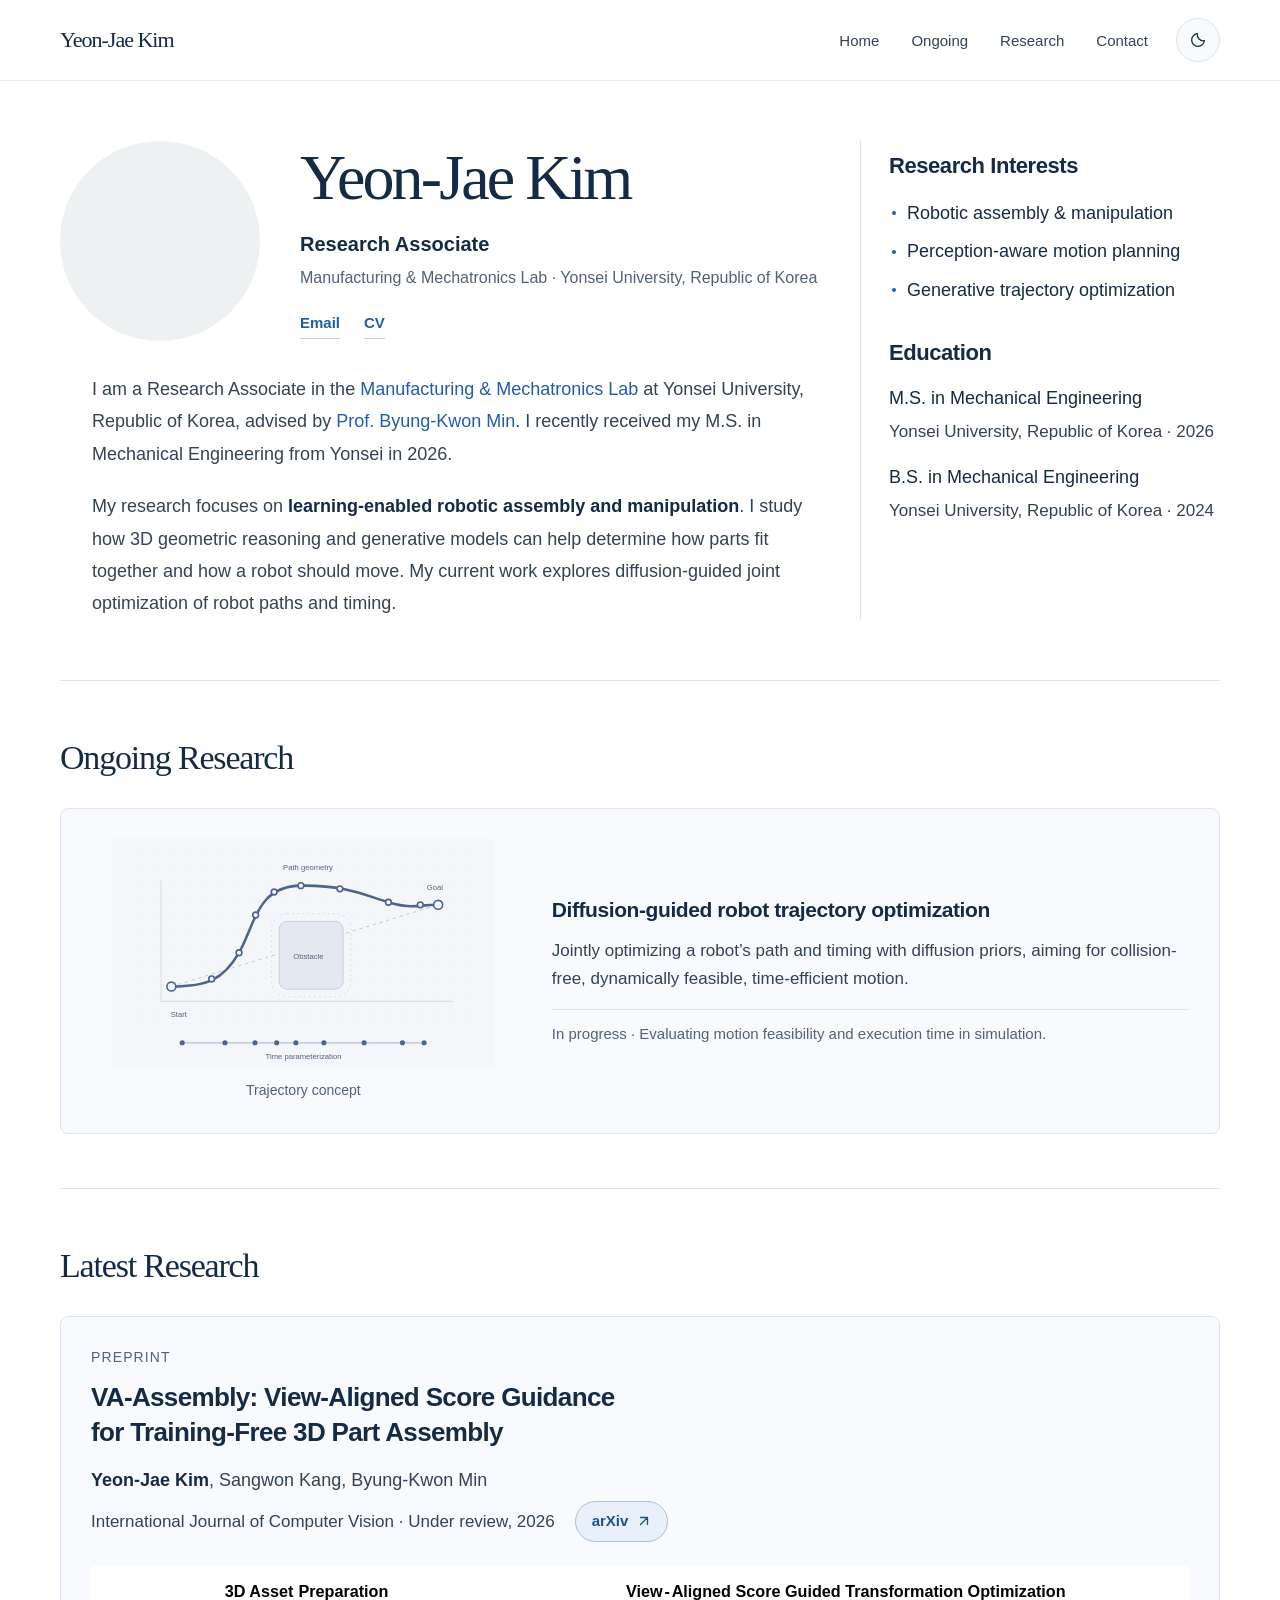
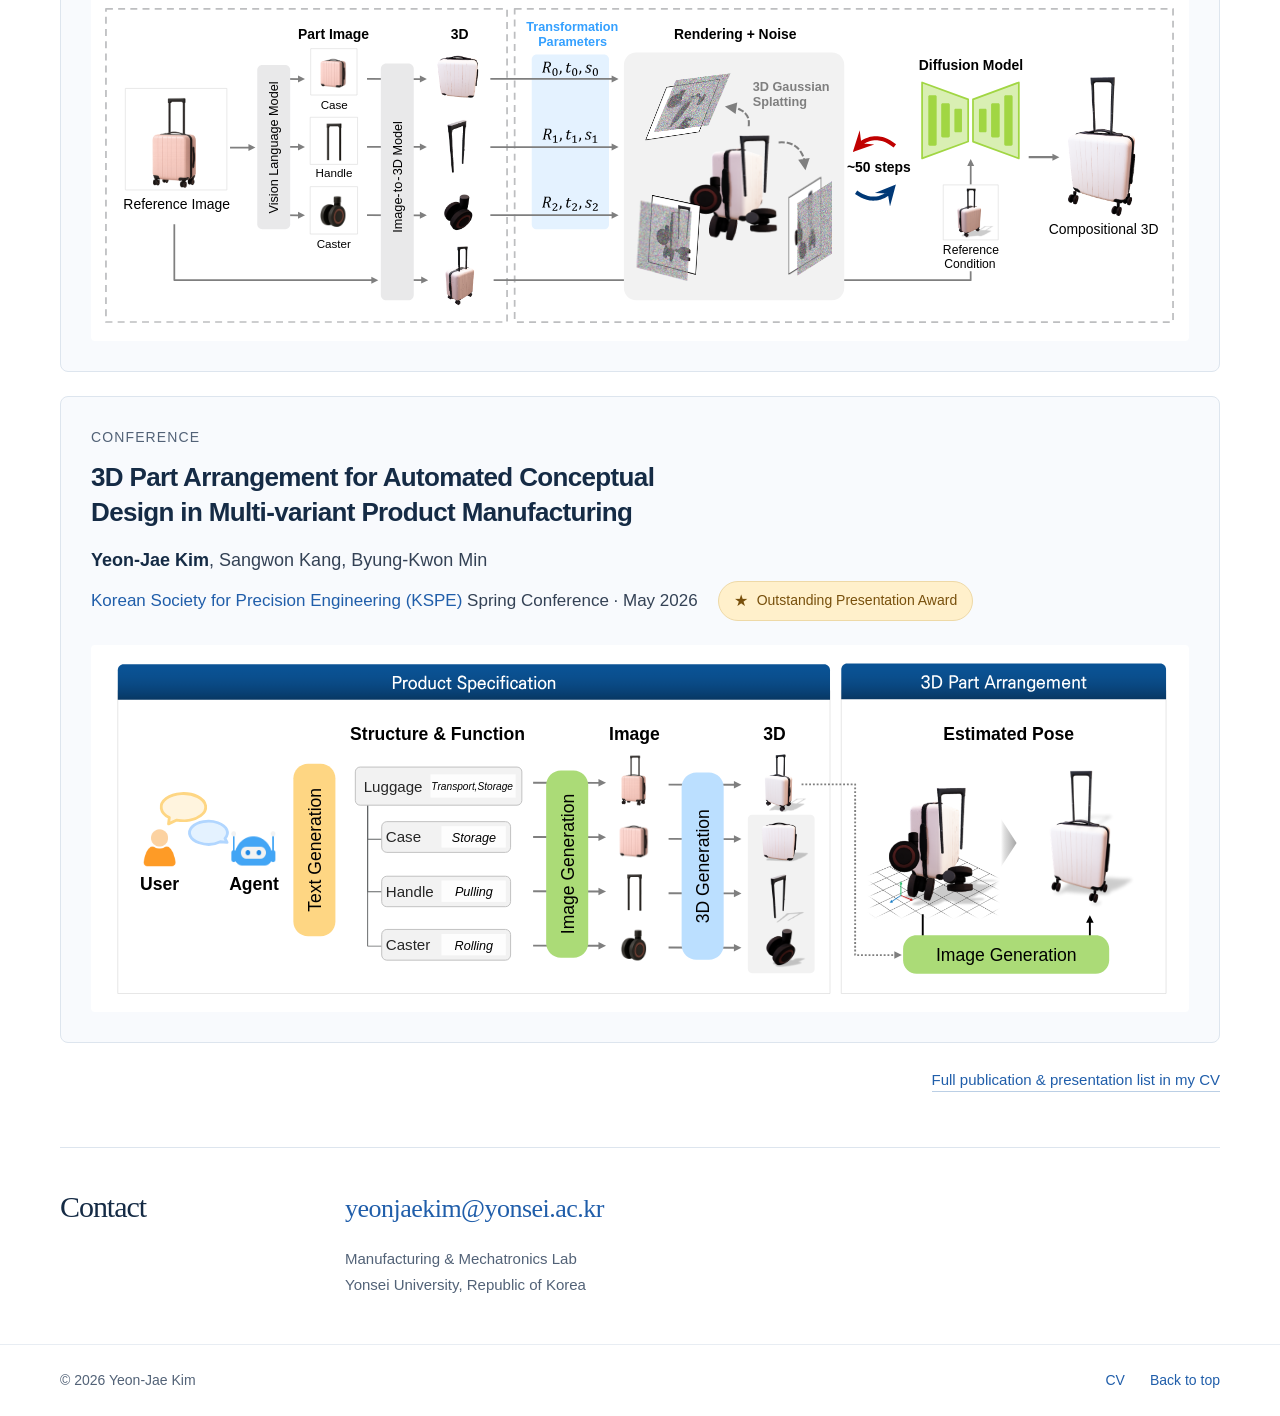
==== commit 39ca6599: "Polish research typography and update public CV" ====
--- a/index.html
+++ b/index.html
@@ -7,7 +7,7 @@
   <meta name="theme-color" content="#ffffff" />
   <title>Yeon-Jae Kim | Robotics &amp; Generative Intelligence</title>
   <script src="theme.js?v=20261119"></script>
-  <link rel="stylesheet" href="style.css?v=20261119-6" />
+  <link rel="stylesheet" href="style.css?v=20261119-8" />
 </head>
 <body>
   <a class="skip-link" href="#main">Skip to content</a>
@@ -24,7 +24,7 @@
           <h1 id="profile-name">Yeon-Jae Kim</h1>
           <p class="profile-role">Research Associate</p>
           <p class="affiliation">Manufacturing &amp; Mechatronics Lab · Yonsei University, Republic of Korea</p>
-          <div class="profile-links"><a href="mailto:yeonjaekim@yonsei.ac.kr">Email</a><a href="assets/CV_Yeonjae_Kim.pdf" target="_blank" rel="noopener noreferrer">CV</a></div>
+          <div class="profile-links"><a href="mailto:yeonjaekim@yonsei.ac.kr">Email</a><a href="assets/CV_Yeonjae_Kim_public.pdf" target="_blank" rel="noopener noreferrer">CV</a></div>
       </header>
       <div class="bio-copy">
         <p>I am a Research Associate in the <a href="https://minlab.yonsei.ac.kr/" target="_blank" rel="noopener noreferrer">Manufacturing &amp; Mechatronics Lab</a> at Yonsei University, Republic of Korea, advised by <a href="https://scholar.google.com/citations?user=25VFaycAAAAJ&amp;hl=ko&amp;oi=ao" target="_blank" rel="noopener noreferrer">Prof. Byung-Kwon Min</a>. I recently received my M.S. in Mechanical Engineering from Yonsei in 2026.</p>
@@ -49,7 +49,7 @@
       <div class="section-content">
         <article class="publication featured-paper research-card">
           <header class="publication-header">
-            <p class="research-type">Preprint <span aria-hidden="true">·</span> Under review</p>
+            <p class="research-type">Preprint</p>
             <h3><a href="https://arxiv.org/abs/2611.20788" target="_blank" rel="noopener noreferrer">VA-Assembly: View-Aligned Score Guidance for Training-Free 3D Part Assembly</a></h3>
             <p class="authors"><strong>Yeon-Jae Kim</strong>, Sangwon Kang, Byung-Kwon Min</p>
             <div class="publication-meta">
@@ -79,12 +79,12 @@
             </figure>
           </div>
         </article>
-        <p class="all-publications"><a href="assets/CV_Yeonjae_Kim.pdf" target="_blank" rel="noopener noreferrer">Full publication &amp; presentation list in my CV </a></p>
+        <p class="all-publications"><a href="assets/CV_Yeonjae_Kim_public.pdf" target="_blank" rel="noopener noreferrer">Full publication &amp; presentation list in my CV </a></p>
       </div>
     </div></section>
 
     <section class="section-shell section-grid contact-section" id="contact" aria-labelledby="contact-title"><div class="section-label"><h2 id="contact-title">Contact</h2></div><div class="section-content"><a class="contact-email" href="mailto:yeonjaekim@yonsei.ac.kr">yeonjaekim@yonsei.ac.kr </a><p>Manufacturing &amp; Mechatronics Lab<br />Yonsei University, Republic of Korea</p></div></section>
   </main>
-  <footer><div class="footer-shell"><span>© 2026 Yeon-Jae Kim</span><div><a href="assets/CV_Yeonjae_Kim.pdf" target="_blank" rel="noopener noreferrer">CV</a><a href="#about">Back to top</a></div></div></footer>
+  <footer><div class="footer-shell"><span>© 2026 Yeon-Jae Kim</span><div><a href="assets/CV_Yeonjae_Kim_public.pdf" target="_blank" rel="noopener noreferrer">CV</a><a href="#about">Back to top</a></div></div></footer>
 </body>
 </html>
--- a/style.css
+++ b/style.css
@@ -131,7 +131,7 @@
 .section-label h2 { font-size: clamp(1.875rem, 3vw, 2.125rem); }
 .section-label > p { font-size: .875rem; color: var(--muted); margin-top: 15px; line-height: 1.6; }
 .section-content { min-width: 0; }
-.publication h3 { font-size: 1.3125rem; line-height: 1.45; margin-bottom: 12px; }
+.publication h3 { max-width: 52ch; font-size: 1.625rem; font-weight: 600; line-height: 1.35; letter-spacing: -.025em; text-wrap: balance; margin-bottom: 16px; }
 .publication h3 a { color: var(--ink); }
 .publication h3 a:hover { color: var(--link); }
 .section-grid.publications-layout, .section-grid.research-section { grid-template-columns: minmax(0,1fr); gap: 30px; }
@@ -144,7 +144,7 @@
 .publication-header { min-width: 0; }
 .publication-meta { display: flex; align-items: center; flex-wrap: wrap; gap: 10px 20px; }
 .publication-meta .venue { margin: 0; }
-.research-type { display: flex; align-items: center; flex-wrap: wrap; gap: 8px; margin-bottom: 10px; color: var(--muted); font-size: .875rem; font-weight: 600; line-height: 1.5; letter-spacing: .025em; }
+.research-type { display: flex; align-items: center; flex-wrap: wrap; gap: 8px; margin-bottom: 12px; color: var(--muted); font-size: .875rem; font-weight: 400; line-height: 1.5; letter-spacing: .08em; text-transform: uppercase; }
 .conference-thumbnail { display: flex; flex-direction: column; align-items: center; justify-content: center; min-height: 230px; color: var(--ink); font-family: var(--serif); font-size: 2.5rem; line-height: 1.2; }
 .conference-thumbnail a { color: var(--ink); }
 .conference-thumbnail a:hover { color: var(--link); text-decoration: none; }
@@ -159,10 +159,10 @@
 .research-thumbnail { min-width: 0; margin: 0; }
 .research-thumbnail img { display: block; width: 100%; height: auto; max-height: 230px; object-fit: contain; border-radius: 4px; }
 .research-thumbnail figcaption { color: var(--muted); font-size: .875rem; text-align: center; margin-top: 9px; }
-.authors { color: var(--ink); font-size: 1.125rem; font-weight: 400; margin-bottom: 9px; line-height: 1.65; }
-.venue { color: var(--ink); font-size: 1.0625rem; font-weight: 400; line-height: 1.65; }
+.authors { color: var(--body); font-size: 1.125rem; font-weight: 400; margin-bottom: 6px; line-height: 1.6; }
+.venue { color: var(--body); font-size: 1.0625rem; font-weight: 400; line-height: 1.6; }
 .paper-summary { font-size: 1.0625rem; margin: 12px 0; line-height: 1.65; }
-.paper-pill { display: inline-flex; align-items: center; justify-content: center; gap: 9px; min-height: 40px; padding: 8px 16px; border: 1px solid transparent; border-radius: 999px; background: var(--pill-bg); color: var(--pill-ink); font-size: .9375rem; line-height: 1.5; font-weight: 600; transition: background-color .18s ease, border-color .18s ease; }
+.paper-pill { display: inline-flex; align-items: center; justify-content: center; gap: 9px; min-height: 40px; padding: 8px 16px; border: 1px solid var(--button-border); border-radius: 999px; background: var(--pill-bg); color: var(--pill-ink); font-size: .9375rem; line-height: 1.5; font-weight: 600; transition: background-color .18s ease, border-color .18s ease; }
 .paper-pill svg { flex-shrink: 0; }
 .paper-pill:hover { background: var(--pill-hover); border-color: var(--button-border); text-decoration: none; }
 .paper-pill:active { background: var(--pill-hover); border-color: var(--pill-ink); }
@@ -231,7 +231,8 @@
   .bio-copy > p { font-size: 1.0625rem; }
   .bio-facts { grid-template-columns: 1fr; gap: 24px; padding-left: 12px; }
   .research-thumbnail { width: 100%; margin: 0; }
-  .publication h3, .current-project h3 { font-size: 1.25rem; }
+  .publication h3 { font-size: 1.375rem; line-height: 1.4; text-wrap: pretty; margin-bottom: 14px; }
+  .current-project h3 { font-size: 1.25rem; }
   .research-thumbnail figcaption { margin-top: 7px; }
   .contact-email { font-size: 1.375rem; }
   .footer-shell { flex-wrap: wrap; gap: 12px; font-size: .8125rem; }
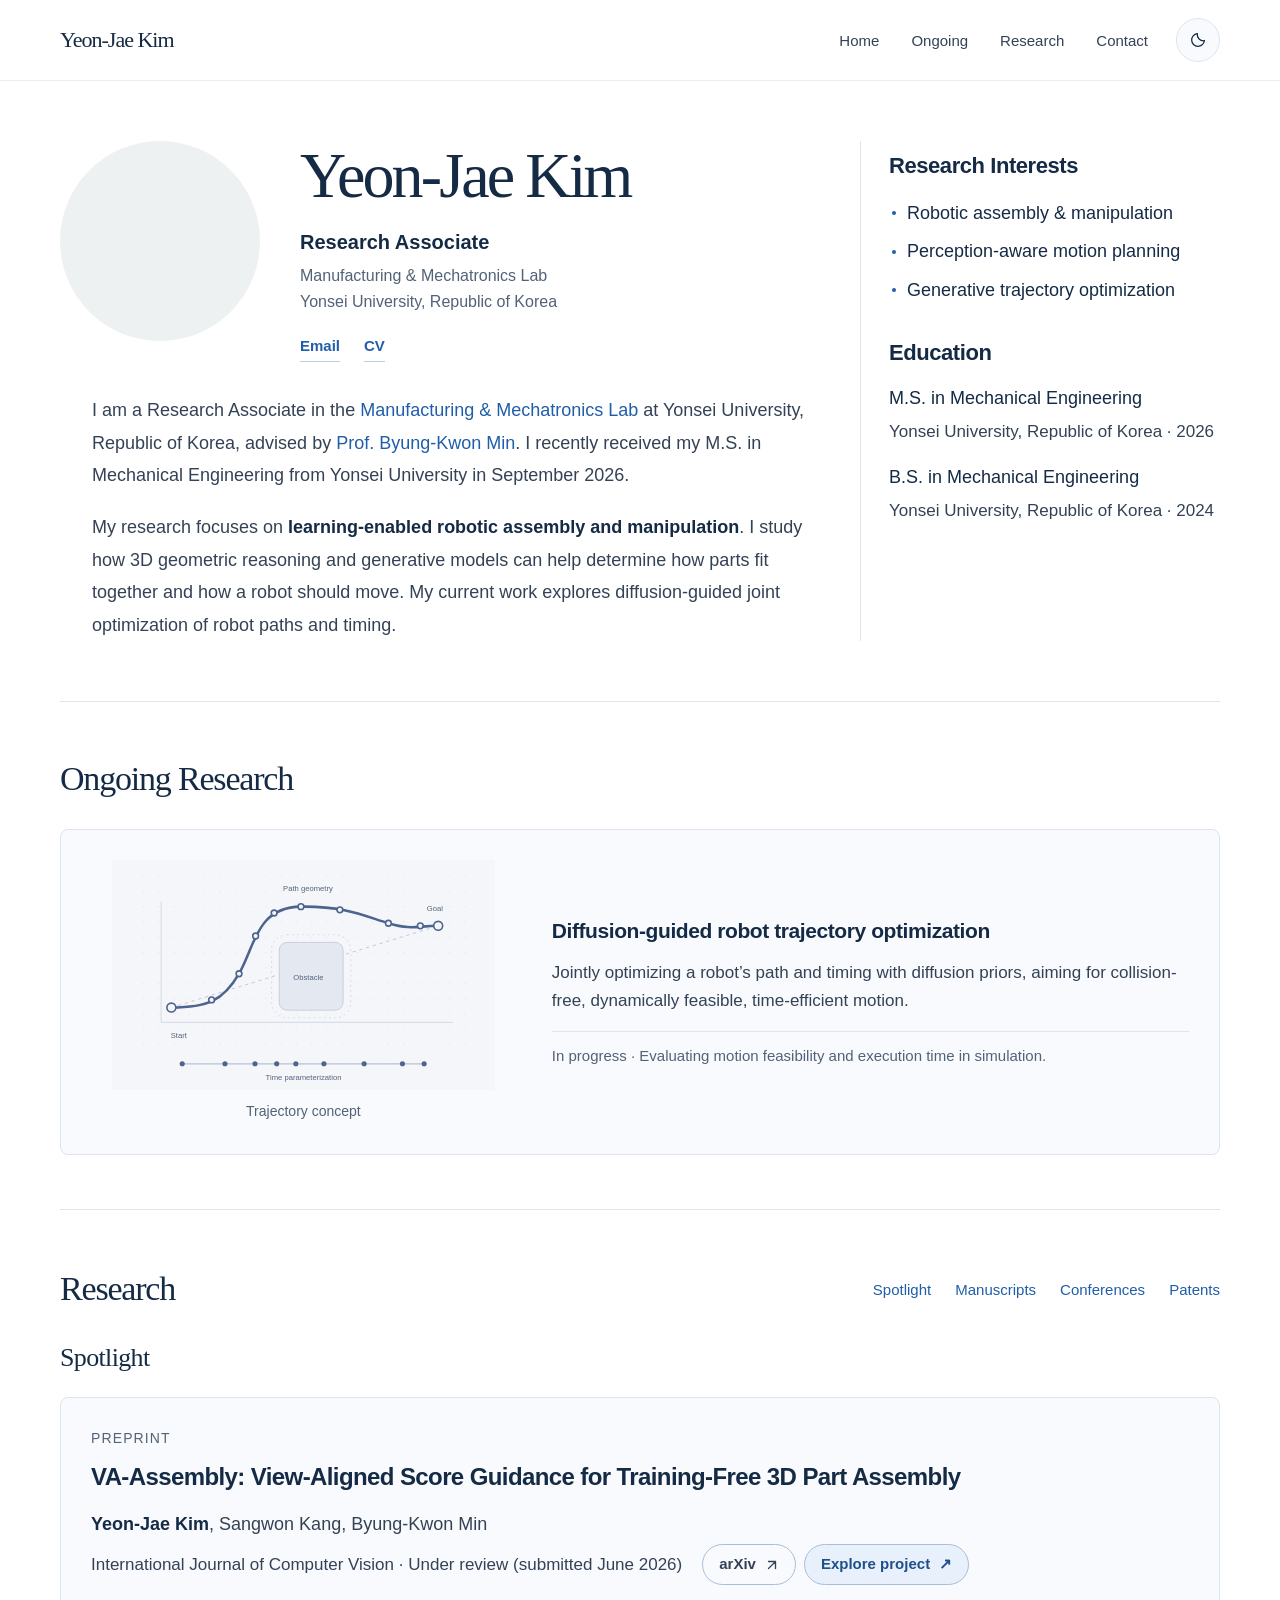
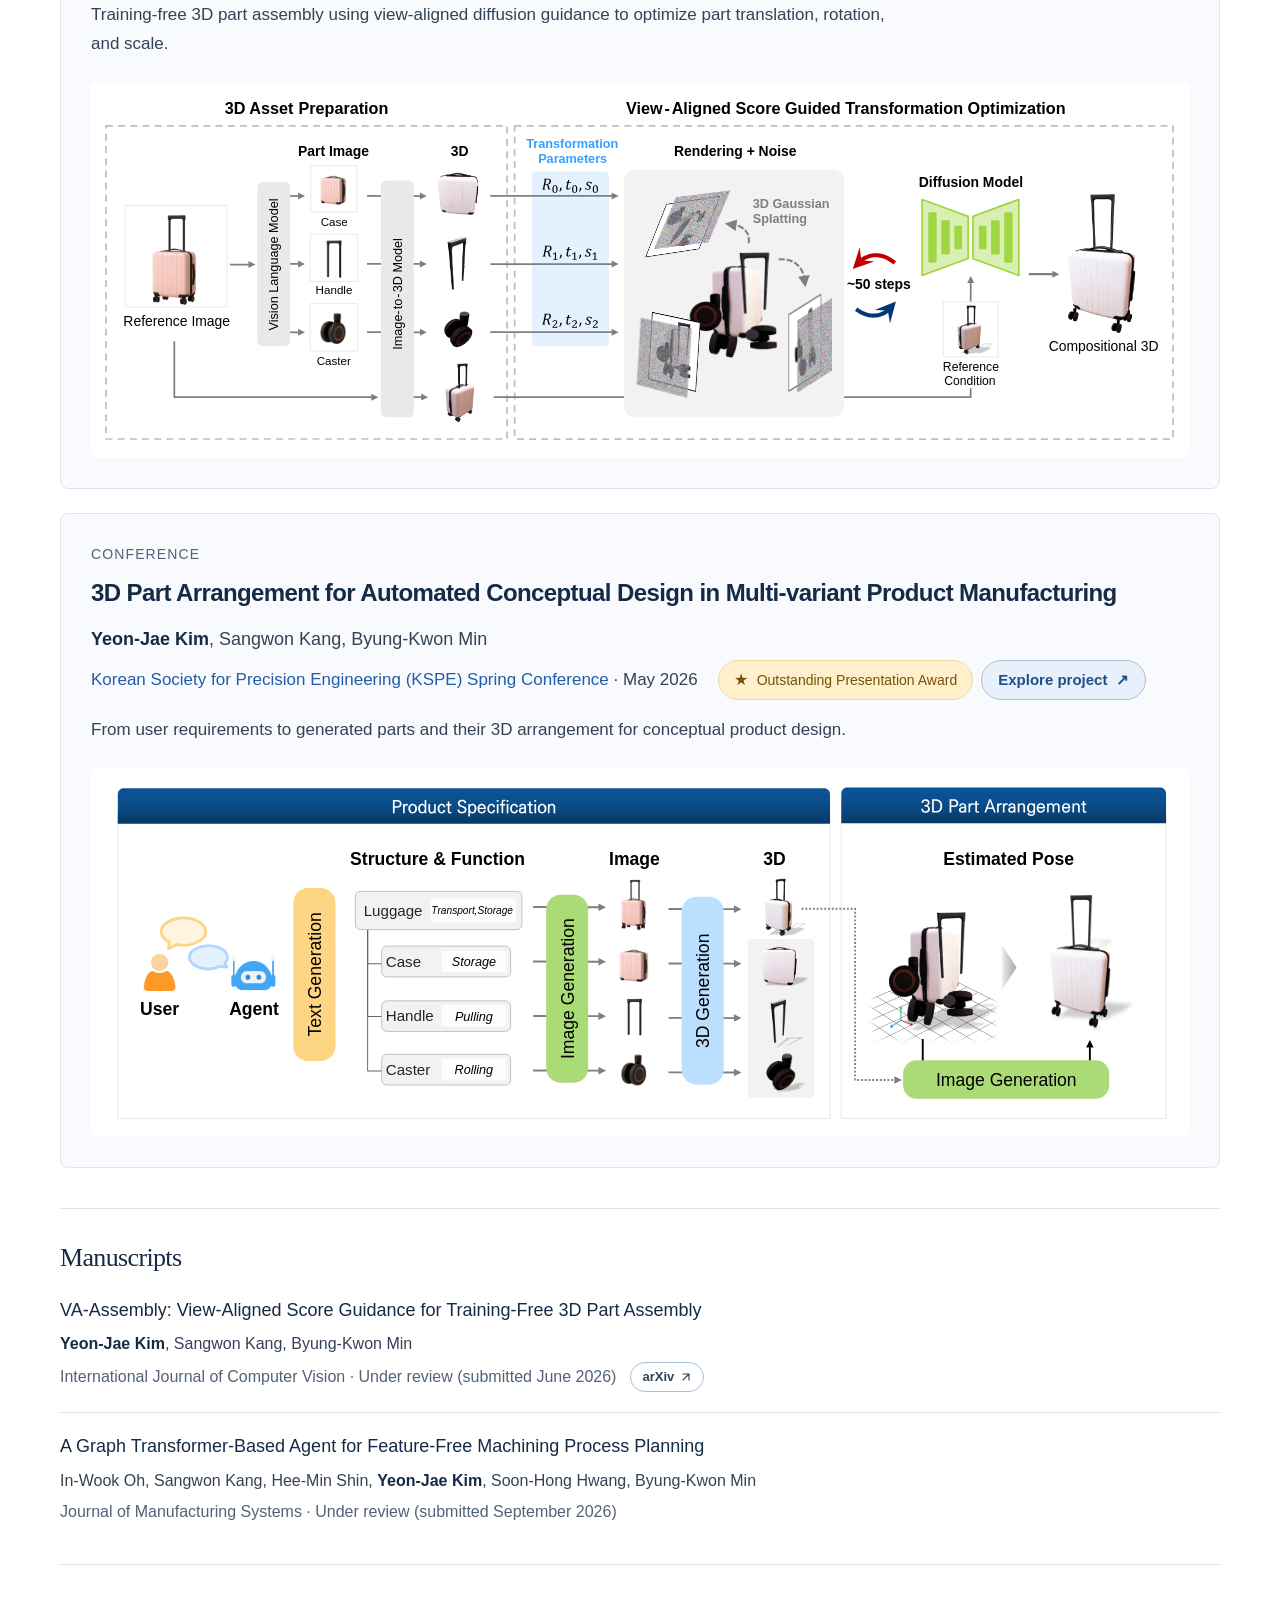
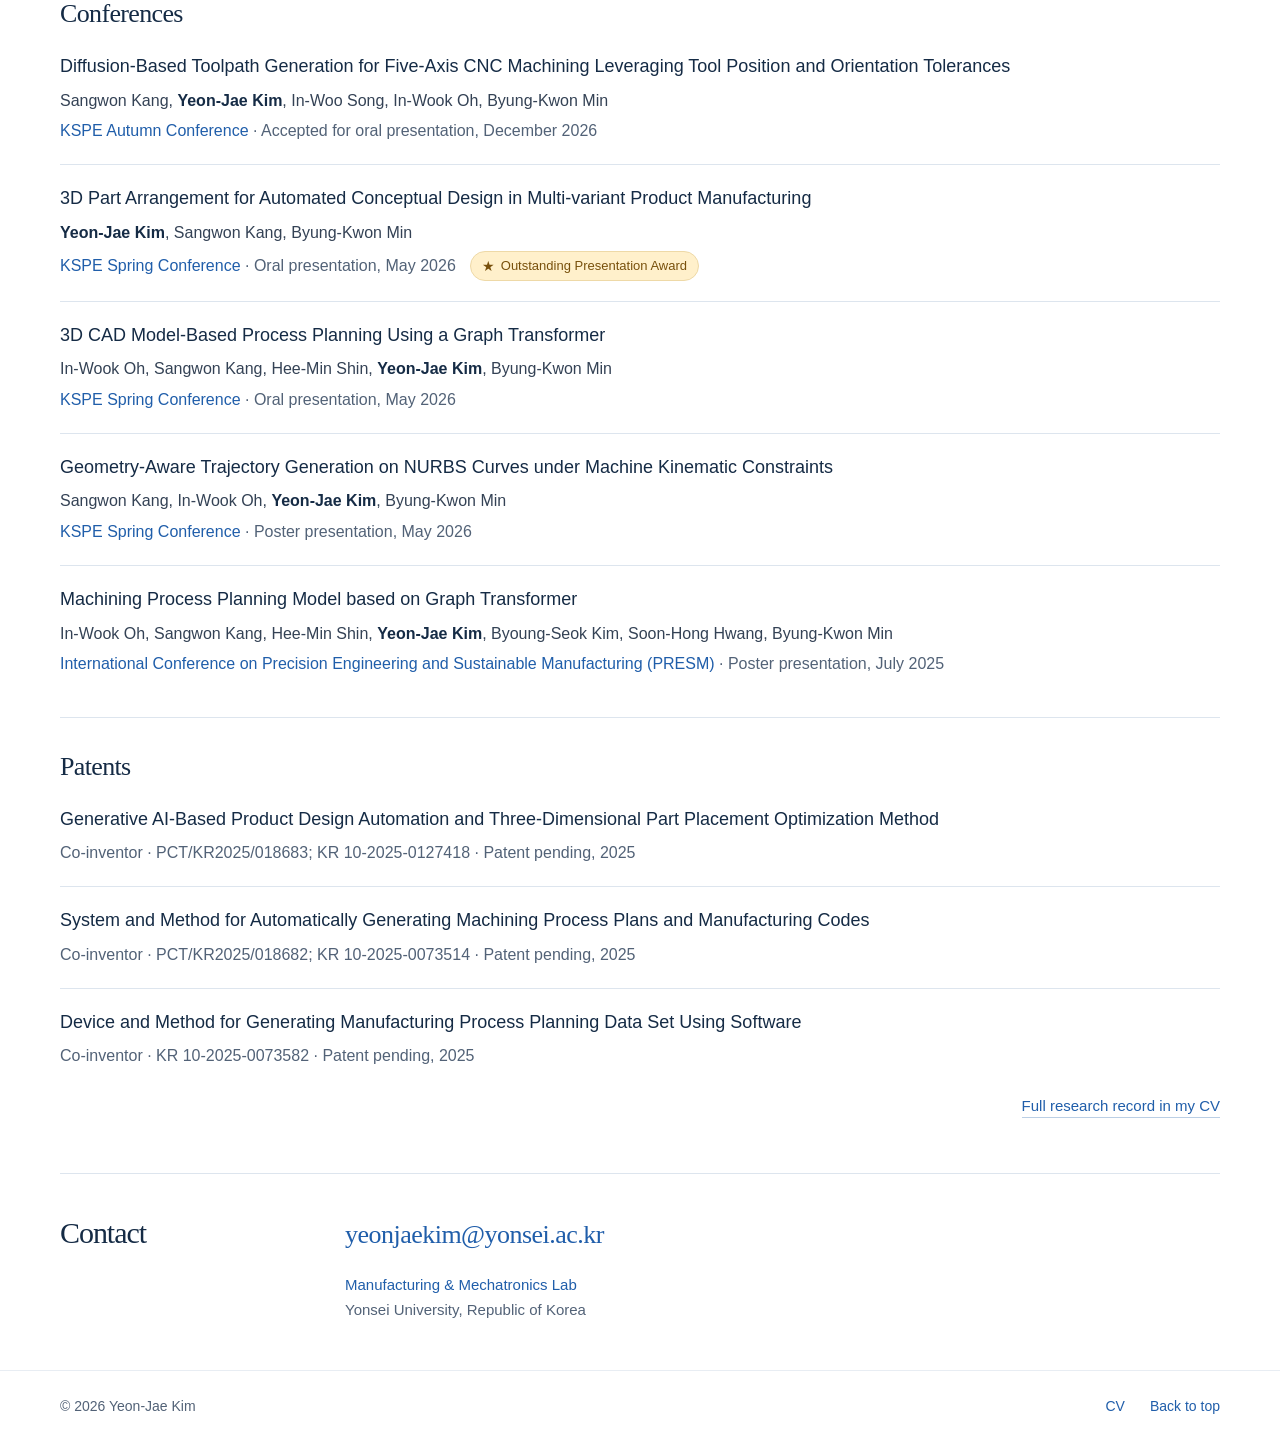
==== commit c449354f: "Add research project pages and refine publication navigation" ====
--- a/index.html
+++ b/index.html
@@ -5,9 +5,15 @@
   <meta name="viewport" content="width=device-width, initial-scale=1.0" />
   <meta name="description" content="Yeon-Jae Kim, Research Associate at Yonsei University, Republic of Korea. Research in robotic assembly, 3D geometric reasoning, and diffusion-guided trajectory optimization." />
   <meta name="theme-color" content="#ffffff" />
+  <link rel="canonical" href="https://yjkim-me.github.io/" />
+  <meta property="og:type" content="website" />
+  <meta property="og:title" content="Yeon-Jae Kim | Robotics &amp; Generative Intelligence" />
+  <meta property="og:description" content="Research Associate at Yonsei University, Republic of Korea. Robotic assembly, 3D geometric reasoning, and diffusion-guided trajectory optimization." />
+  <meta property="og:url" content="https://yjkim-me.github.io/" />
   <title>Yeon-Jae Kim | Robotics &amp; Generative Intelligence</title>
   <script src="theme.js?v=20261119"></script>
-  <link rel="stylesheet" href="style.css?v=20261119-8" />
+  <link rel="stylesheet" href="style.css?v=20261120-1" />
+  <link rel="stylesheet" href="project.css?v=20261119-2" />
 </head>
 <body>
   <a class="skip-link" href="#main">Skip to content</a>
@@ -23,11 +29,11 @@
       <header class="identity">
           <h1 id="profile-name">Yeon-Jae Kim</h1>
           <p class="profile-role">Research Associate</p>
-          <p class="affiliation">Manufacturing &amp; Mechatronics Lab · Yonsei University, Republic of Korea</p>
+          <p class="affiliation"><span>Manufacturing &amp; Mechatronics Lab</span><span>Yonsei University, Republic of Korea</span></p>
           <div class="profile-links"><a href="mailto:yeonjaekim@yonsei.ac.kr">Email</a><a href="assets/CV_Yeonjae_Kim_public.pdf" target="_blank" rel="noopener noreferrer">CV</a></div>
       </header>
       <div class="bio-copy">
-        <p>I am a Research Associate in the <a href="https://minlab.yonsei.ac.kr/" target="_blank" rel="noopener noreferrer">Manufacturing &amp; Mechatronics Lab</a> at Yonsei University, Republic of Korea, advised by <a href="https://scholar.google.com/citations?user=25VFaycAAAAJ&amp;hl=ko&amp;oi=ao" target="_blank" rel="noopener noreferrer">Prof. Byung-Kwon Min</a>. I recently received my M.S. in Mechanical Engineering from Yonsei in 2026.</p>
+        <p>I am a Research Associate in the <a href="https://minlab.yonsei.ac.kr/" target="_blank" rel="noopener noreferrer">Manufacturing &amp; Mechatronics Lab</a> at Yonsei University, Republic of Korea, advised by <a href="https://scholar.google.com/citations?user=25VFaycAAAAJ&amp;hl=ko&amp;oi=ao" target="_blank" rel="noopener noreferrer">Prof. Byung-Kwon Min</a>. I recently received my M.S. in Mechanical Engineering from Yonsei University in September 2026.</p>
         <p>My research focuses on <strong>learning-enabled robotic assembly and manipulation</strong>. I study how 3D geometric reasoning and generative models can help determine how parts fit together and how a robot should move. My current work explores diffusion-guided joint optimization of robot paths and timing.</p>
         </div>
         <div class="bio-facts">
@@ -45,17 +51,31 @@
     </section>
 
     <section class="section-band" id="publications" aria-labelledby="publications-title"><div class="section-shell section-grid publications-layout">
-      <div class="section-label"><h2 id="publications-title">Latest Research</h2></div>
+      <div class="section-label research-heading">
+        <h2 id="publications-title">Research</h2>
+        <nav class="research-jumps" aria-label="Research sections">
+          <a href="#featured-research">Spotlight</a>
+          <a href="#manuscripts-title">Manuscripts</a>
+          <a href="#conferences-title">Conferences</a>
+          <a href="#patents-title">Patents</a>
+        </nav>
+      </div>
       <div class="section-content">
+        <section class="featured-research-section" aria-labelledby="featured-research">
+        <h3 class="research-section-heading" id="featured-research">Spotlight</h3>
         <article class="publication featured-paper research-card">
           <header class="publication-header">
             <p class="research-type">Preprint</p>
-            <h3><a href="https://arxiv.org/abs/2611.20788" target="_blank" rel="noopener noreferrer">VA-Assembly: View-Aligned Score Guidance for Training-Free 3D Part Assembly</a></h3>
+            <h4><a href="va-assembly.html">VA-Assembly: View-Aligned Score Guidance for Training-Free 3D Part Assembly</a></h4>
             <p class="authors"><strong>Yeon-Jae Kim</strong>, Sangwon Kang, Byung-Kwon Min</p>
             <div class="publication-meta">
-              <p class="venue">International Journal of Computer Vision · Under review, 2026</p>
-              <a class="paper-pill" href="https://arxiv.org/abs/2611.20788" target="_blank" rel="noopener noreferrer" aria-label="Read the VA-Assembly preprint on arXiv">arXiv<svg aria-hidden="true" width="14" height="14" viewBox="0 0 16 16" fill="none"><path d="M4 12 12 4M4 4h8v8" stroke="currentColor" stroke-width="1.5" stroke-linecap="round" stroke-linejoin="round" /></svg></a>
+              <p class="venue">International Journal of Computer Vision · Under review (submitted June 2026)</p>
+              <div class="publication-actions">
+                <a class="paper-pill arxiv-pill" href="https://arxiv.org/abs/2611.20788" target="_blank" rel="noopener noreferrer" aria-label="Read the VA-Assembly preprint on arXiv">arXiv<svg aria-hidden="true" width="14" height="14" viewBox="0 0 16 16" fill="none"><path d="M4 12 12 4M4 4h8v8" stroke="currentColor" stroke-width="1.5" stroke-linecap="round" stroke-linejoin="round" /></svg></a>
+                <a class="paper-pill project-link" href="va-assembly.html">Explore project <span aria-hidden="true">↗</span></a>
+              </div>
             </div>
+            <p class="spotlight-intro">Training-free 3D part assembly using view-aligned diffusion guidance to optimize part translation, rotation, and scale.</p>
           </header>
           <div class="publication-details">
             <figure class="framework-figure">
@@ -66,12 +86,16 @@
         <article class="publication research-card conference-paper">
           <header class="publication-header">
             <p class="research-type">Conference</p>
-            <h3>3D Part Arrangement for Automated Conceptual Design in Multi-variant Product Manufacturing</h3>
+            <h4><a href="design-automation.html">3D Part Arrangement for Automated Conceptual Design in Multi-variant Product Manufacturing</a></h4>
             <p class="authors"><strong>Yeon-Jae Kim</strong>, Sangwon Kang, Byung-Kwon Min</p>
             <div class="publication-meta">
-              <p class="venue"><a href="https://www.kspe.or.kr/" target="_blank" rel="noopener noreferrer">Korean Society for Precision Engineering (KSPE)</a> Spring Conference · May 2026</p>
-              <span class="presentation-award" title="Awarded August 2026" aria-label="Outstanding Presentation Award, awarded August 2026"><span class="award-star" aria-hidden="true">★</span> Outstanding Presentation Award</span>
+              <p class="venue"><a href="https://www.kspe.or.kr/event/index.html?event=49" target="_blank" rel="noopener noreferrer">Korean Society for Precision Engineering (KSPE) Spring Conference</a> · May 2026</p>
+              <div class="publication-actions">
+                <span class="presentation-award"><span class="award-star" aria-hidden="true">★</span> Outstanding Presentation Award</span>
+                <a class="paper-pill project-link" href="design-automation.html">Explore project <span aria-hidden="true">↗</span></a>
+              </div>
             </div>
+            <p class="spotlight-intro">From user requirements to generated parts and their 3D arrangement for conceptual product design.</p>
           </header>
           <div class="publication-details">
             <figure class="framework-figure">
@@ -79,11 +103,80 @@
             </figure>
           </div>
         </article>
-        <p class="all-publications"><a href="assets/CV_Yeonjae_Kim_public.pdf" target="_blank" rel="noopener noreferrer">Full publication &amp; presentation list in my CV </a></p>
+        </section>
+          <section class="research-group" aria-labelledby="manuscripts-title">
+            <h3 class="research-section-heading" id="manuscripts-title">Manuscripts</h3>
+            <ul class="research-list">
+              <li>
+                <h4>VA-Assembly: View-Aligned Score Guidance for Training-Free 3D Part Assembly</h4>
+                <p class="research-list-authors"><strong>Yeon-Jae Kim</strong>, Sangwon Kang, Byung-Kwon Min</p>
+                <div class="research-list-actions">
+                  <p>International Journal of Computer Vision · Under review (submitted June 2026)</p>
+                  <a class="paper-pill arxiv-pill" href="https://arxiv.org/abs/2611.20788" target="_blank" rel="noopener noreferrer" aria-label="Read the VA-Assembly preprint on arXiv">arXiv<svg aria-hidden="true" width="12" height="12" viewBox="0 0 16 16" fill="none"><path d="M4 12 12 4M4 4h8v8" stroke="currentColor" stroke-width="1.5" stroke-linecap="round" stroke-linejoin="round" /></svg></a>
+                </div>
+              </li>
+              <li>
+                <h4>A Graph Transformer-Based Agent for Feature-Free Machining Process Planning</h4>
+                <p class="research-list-authors">In-Wook Oh, Sangwon Kang, Hee-Min Shin, <strong>Yeon-Jae Kim</strong>, Soon-Hong Hwang, Byung-Kwon Min</p>
+                <p>Journal of Manufacturing Systems · Under review (submitted September 2026)</p>
+              </li>
+            </ul>
+          </section>
+          <section class="research-group" aria-labelledby="conferences-title">
+            <h3 class="research-section-heading" id="conferences-title">Conferences</h3>
+            <ul class="research-list">
+              <li>
+                <h4>Diffusion-Based Toolpath Generation for Five-Axis CNC Machining Leveraging Tool Position and Orientation Tolerances</h4>
+                <p class="research-list-authors">Sangwon Kang, <strong>Yeon-Jae Kim</strong>, In-Woo Song, In-Wook Oh, Byung-Kwon Min</p>
+                <p><a href="https://www.kspe.or.kr/event/index.html?event=50" target="_blank" rel="noopener noreferrer">KSPE Autumn Conference</a> · Accepted for oral presentation, December 2026</p>
+              </li>
+              <li>
+                <h4>3D Part Arrangement for Automated Conceptual Design in Multi-variant Product Manufacturing</h4>
+                <p class="research-list-authors"><strong>Yeon-Jae Kim</strong>, Sangwon Kang, Byung-Kwon Min</p>
+                <div class="research-list-actions">
+                  <p><a href="https://www.kspe.or.kr/event/index.html?event=49" target="_blank" rel="noopener noreferrer">KSPE Spring Conference</a> · Oral presentation, May 2026</p>
+                  <span class="presentation-award"><span class="award-star" aria-hidden="true">★</span> Outstanding Presentation Award</span>
+                </div>
+              </li>
+              <li>
+                <h4>3D CAD Model-Based Process Planning Using a Graph Transformer</h4>
+                <p class="research-list-authors">In-Wook Oh, Sangwon Kang, Hee-Min Shin, <strong>Yeon-Jae Kim</strong>, Byung-Kwon Min</p>
+                <p><a href="https://www.kspe.or.kr/event/index.html?event=49" target="_blank" rel="noopener noreferrer">KSPE Spring Conference</a> · Oral presentation, May 2026</p>
+              </li>
+              <li>
+                <h4>Geometry-Aware Trajectory Generation on NURBS Curves under Machine Kinematic Constraints</h4>
+                <p class="research-list-authors">Sangwon Kang, In-Wook Oh, <strong>Yeon-Jae Kim</strong>, Byung-Kwon Min</p>
+                <p><a href="https://www.kspe.or.kr/event/index.html?event=49" target="_blank" rel="noopener noreferrer">KSPE Spring Conference</a> · Poster presentation, May 2026</p>
+              </li>
+              <li>
+                <h4>Machining Process Planning Model based on Graph Transformer</h4>
+                <p class="research-list-authors">In-Wook Oh, Sangwon Kang, Hee-Min Shin, <strong>Yeon-Jae Kim</strong>, Byoung-Seok Kim, Soon-Hong Hwang, Byung-Kwon Min</p>
+                <p><a href="https://2025.presm.org/" target="_blank" rel="noopener noreferrer">International Conference on Precision Engineering and Sustainable Manufacturing (PRESM)</a> · Poster presentation, July 2025</p>
+              </li>
+            </ul>
+          </section>
+          <section class="research-group" aria-labelledby="patents-title">
+            <h3 class="research-section-heading" id="patents-title">Patents</h3>
+            <ul class="research-list">
+              <li>
+                <h4>Generative AI-Based Product Design Automation and Three-Dimensional Part Placement Optimization Method</h4>
+                <p>Co-inventor · PCT/KR2025/018683; KR 10-2025-0127418 · Patent pending, 2025</p>
+              </li>
+              <li>
+                <h4>System and Method for Automatically Generating Machining Process Plans and Manufacturing Codes</h4>
+                <p>Co-inventor · PCT/KR2025/018682; KR 10-2025-0073514 · Patent pending, 2025</p>
+              </li>
+              <li>
+                <h4>Device and Method for Generating Manufacturing Process Planning Data Set Using Software</h4>
+                <p>Co-inventor · KR 10-2025-0073582 · Patent pending, 2025</p>
+              </li>
+            </ul>
+          </section>
+        <p class="all-publications"><a href="assets/CV_Yeonjae_Kim_public.pdf" target="_blank" rel="noopener noreferrer">Full research record in my CV</a></p>
       </div>
     </div></section>
 
-    <section class="section-shell section-grid contact-section" id="contact" aria-labelledby="contact-title"><div class="section-label"><h2 id="contact-title">Contact</h2></div><div class="section-content"><a class="contact-email" href="mailto:yeonjaekim@yonsei.ac.kr">yeonjaekim@yonsei.ac.kr </a><p>Manufacturing &amp; Mechatronics Lab<br />Yonsei University, Republic of Korea</p></div></section>
+    <section class="section-shell section-grid contact-section" id="contact" aria-labelledby="contact-title"><div class="section-label"><h2 id="contact-title">Contact</h2></div><div class="section-content"><a class="contact-email" href="mailto:yeonjaekim@yonsei.ac.kr">yeonjaekim@yonsei.ac.kr </a><p><a href="https://minlab.yonsei.ac.kr/" target="_blank" rel="noopener noreferrer">Manufacturing &amp; Mechatronics Lab</a><br />Yonsei University, Republic of Korea</p></div></section>
   </main>
   <footer><div class="footer-shell"><span>© 2026 Yeon-Jae Kim</span><div><a href="assets/CV_Yeonjae_Kim_public.pdf" target="_blank" rel="noopener noreferrer">CV</a><a href="#about">Back to top</a></div></div></footer>
 </body>
--- a/style.css
+++ b/style.css
@@ -108,6 +108,7 @@
 
 .profile-role { color: var(--ink); font-size: 1.25rem; font-weight: 600; }
 .affiliation { color: var(--muted); font-size: 1rem; margin-top: 3px; line-height: 1.6; }
+.affiliation span { display: block; }
 .profile-links { display: flex; gap: 24px; margin-top: 18px; font-size: .9375rem; font-weight: 600; }
 .profile-links a { border-bottom: 1px solid var(--link-line); padding-bottom: 2px; }
 .identity h1 { font-size: clamp(2.75rem, 5vw, 4.25rem); line-height: 1.08; margin-bottom: 14px; letter-spacing: -.045em; }
@@ -130,10 +131,13 @@
 .section-label { padding-top: 3px; }
 .section-label h2 { font-size: clamp(1.875rem, 3vw, 2.125rem); }
 .section-label > p { font-size: .875rem; color: var(--muted); margin-top: 15px; line-height: 1.6; }
+.research-heading { display: flex; align-items: center; justify-content: space-between; flex-wrap: wrap; gap: 14px 32px; }
+.research-jumps { display: flex; flex-wrap: wrap; align-items: center; justify-content: flex-start; gap: 4px 24px; margin: 0; }
+.research-jumps a { display: inline-flex; align-items: center; min-height: 44px; padding: 4px 0; color: var(--link); font-size: .9375rem; }
 .section-content { min-width: 0; }
-.publication h3 { max-width: 52ch; font-size: 1.625rem; font-weight: 600; line-height: 1.35; letter-spacing: -.025em; text-wrap: balance; margin-bottom: 16px; }
-.publication h3 a { color: var(--ink); }
-.publication h3 a:hover { color: var(--link); }
+.publication h4 { color: var(--ink); font-size: 1.5rem; font-weight: 600; line-height: 1.35; letter-spacing: -.025em; text-wrap: wrap; margin: 0 0 16px; }
+.publication h4 a { color: var(--ink); }
+.publication h4 a:hover { color: var(--link); }
 .section-grid.publications-layout, .section-grid.research-section { grid-template-columns: minmax(0,1fr); gap: 30px; }
 #publications { background: var(--bg); border: 0; }
 .section-grid.research-section, .section-grid.publications-layout { border-top: 1px solid var(--line); }
@@ -156,6 +160,13 @@
 .framework-link { display: block; padding: 10px; background: #fff; border-radius: 4px; cursor: zoom-in; }
 .framework-link:hover { outline: 1px solid var(--link-line); }
 .framework-link img { display: block; width: 100%; height: auto; }
+.conference-gallery { display: grid; grid-template-columns: repeat(2, minmax(0, 1fr)); gap: 24px; margin-top: 24px; }
+.conference-photo { min-width: 0; margin: 0; }
+.conference-photo > img { display: block; width: 100%; height: auto; aspect-ratio: 3781 / 2836; border-radius: 6px; }
+.conference-photo figcaption { margin-top: 10px; color: var(--muted); font-size: .875rem; line-height: 1.5; }
+.conference-photo-placeholder { display: flex; flex-direction: column; align-items: center; justify-content: center; gap: 8px; aspect-ratio: 3781 / 2836; padding: 20px; border: 1px dashed var(--line); border-radius: 6px; color: var(--muted); text-align: center; }
+.photo-placeholder-star { color: var(--award-ink); font-size: 2rem; line-height: 1; margin-bottom: 4px; }
+.photo-placeholder-note { font-size: .875rem; }
 .research-thumbnail { min-width: 0; margin: 0; }
 .research-thumbnail img { display: block; width: 100%; height: auto; max-height: 230px; object-fit: contain; border-radius: 4px; }
 .research-thumbnail figcaption { color: var(--muted); font-size: .875rem; text-align: center; margin-top: 9px; }
@@ -167,6 +178,22 @@
 .paper-pill:hover { background: var(--pill-hover); border-color: var(--button-border); text-decoration: none; }
 .paper-pill:active { background: var(--pill-hover); border-color: var(--pill-ink); }
 .paper-pill:focus-visible { border-radius: 999px; }
+.paper-pill.arxiv-pill { background: transparent; color: var(--body); }
+.paper-pill.arxiv-pill:hover, .paper-pill.arxiv-pill:active { background: var(--button-hover); color: var(--ink); }
+.research-section-heading { font-family: var(--serif); font-size: 1.625rem; font-weight: 400; line-height: 1.3; letter-spacing: -.025em; margin: 0 0 22px; }
+.research-list { list-style: none; padding: 0; margin: 0; }
+.research-group { margin-top: 40px; padding-top: 32px; border-top: 1px solid var(--line); }
+.research-list > li { padding-block: 20px; }
+.research-list > li:first-child { padding-top: 0; }
+.research-list > li:last-child { padding-bottom: 0; }
+.research-list > li + li { border-top: 1px solid var(--line); }
+.research-list h4 { margin: 0 0 7px; color: var(--ink); font-size: 1.125rem; font-weight: 400; line-height: 1.55; }
+.research-list-actions { display: flex; align-items: center; flex-wrap: wrap; gap: 8px 14px; }
+
+.research-list-actions .paper-pill, .research-list-actions .presentation-award { min-height: 30px; padding: 4px 11px; gap: 6px; font-size: .8125rem; line-height: 1.5; }
+.research-list-actions .award-star { font-size: .875rem; }
+.research-list p { margin: 0; color: var(--muted); font-size: 1rem; line-height: 1.6; overflow-wrap: anywhere; }
+.research-list .research-list-authors { margin-bottom: 5px; color: var(--body); }
 .all-publications { font-size: .9375rem; margin-top: 23px; text-align: right; }
 .all-publications a { border-bottom: 1px solid var(--link-line); padding-bottom: 3px; }
 .current-project h3 { margin-bottom: 12px; line-height: 1.45; }
@@ -206,6 +233,9 @@
   .nav-controls { width: 100%; justify-content: space-between; }
 }
 @media(max-width: 600px) {
+  .conference-gallery { grid-template-columns: minmax(0, 1fr); gap: 20px; }
+  .research-group { margin-top: 32px; padding-top: 26px; }
+  .research-section-heading { font-size: 1.5rem; margin-bottom: 18px; }
   .research-card { grid-template-columns: minmax(0,1fr); gap: 24px; padding: 20px; }
   .conference-thumbnail { min-height: 120px; flex-direction: row; flex-wrap: wrap; align-content: center; gap: 8px 14px; font-size: 2rem; }
   .conference-year { font-size: 2.5rem; margin-top: 0; }
@@ -219,6 +249,7 @@
   .site-name { font-size: 1.25rem; }
   nav { grid-row: 2; grid-column: 1 / -1; width: 100%; justify-content: space-between; gap: 12px; }
   nav a { font-size: .875rem; padding: 4px 0; }
+  .research-jumps { display: grid; grid-template-columns: repeat(2, minmax(0,1fr)); gap: 0 20px; }
   .about-section { grid-template-columns: 1fr; grid-template-areas: "photo" "identity" "bio" "facts"; gap: 25px; padding-block: 33px 40px; }
   .profile { padding-top: 0; }
   .portrait { width: 150px; height: 150px; margin: 0; }
@@ -231,7 +262,7 @@
   .bio-copy > p { font-size: 1.0625rem; }
   .bio-facts { grid-template-columns: 1fr; gap: 24px; padding-left: 12px; }
   .research-thumbnail { width: 100%; margin: 0; }
-  .publication h3 { font-size: 1.375rem; line-height: 1.4; text-wrap: pretty; margin-bottom: 14px; }
+  .publication h4 { font-size: 1.375rem; line-height: 1.4; text-wrap: wrap; margin-bottom: 14px; }
   .current-project h3 { font-size: 1.25rem; }
   .research-thumbnail figcaption { margin-top: 7px; }
   .contact-email { font-size: 1.375rem; }
--- a/project.css
+++ b/project.css
@@ -0,0 +1,34 @@
+.project-shell { width: min(calc(100% - 88px), 1040px); margin-inline: auto; }
+.project-hero { padding-block: 48px 32px; }
+.project-back { display: inline-block; margin-bottom: 32px; font-size: .9375rem; }
+.project-hero h1 { max-width: 980px; margin-bottom: 22px; font-size: clamp(2rem, 4vw, 3.25rem); line-height: 1.15; }
+.project-hero .authors { margin-bottom: 12px; }
+.project-lead { max-width: 760px; margin-top: 24px; font-size: 1.1875rem; line-height: 1.7; }
+.project-toc { display: flex; flex-wrap: wrap; justify-content: flex-start; gap: 8px 28px; padding-block: 16px; border-block: 1px solid var(--line); font-size: .9375rem; }
+.project-toc a { display: inline-flex; align-items: center; min-height: 32px; }
+.project-section { padding-block: 40px; border-bottom: 1px solid var(--line); }
+.project-section h2 { margin-bottom: 22px; font-size: 2rem; }
+.project-section > p { max-width: 780px; }
+.project-section > p + p { margin-top: 16px; }
+.project-figure { margin-top: 26px; }
+.project-figure figcaption { margin-top: 12px; color: var(--muted); font-size: .9375rem; line-height: 1.6; }
+.project-steps { list-style: none; display: grid; grid-template-columns: repeat(3, minmax(0, 1fr)); gap: 24px; margin: 26px 0 0; padding: 0; counter-reset: step; }
+.project-steps li { padding: 20px; background: var(--band); border: 1px solid var(--line); border-radius: 8px; counter-increment: step; }
+.project-steps li::before { content: "0" counter(step); display: block; color: var(--link); font-size: .875rem; margin-bottom: 12px; }
+.project-steps h3 { font-size: 1.125rem; margin-bottom: 8px; }
+.project-steps p { font-size: 1rem; line-height: 1.65; }
+.project-resources { display: flex; flex-wrap: wrap; gap: 12px; }
+.project-bottom { display: flex; justify-content: space-between; flex-wrap: wrap; gap: 16px; padding-block: 30px 48px; font-size: 1rem; }
+.spotlight-intro { margin-top: 16px; max-width: 800px; font-size: 1.0625rem; line-height: 1.7; }
+.publication-actions { display: inline-flex; align-items: center; flex-wrap: wrap; gap: 8px; }
+.project-link { white-space: nowrap; }
+@media(max-width: 700px) { .project-steps { grid-template-columns: minmax(0, 1fr); gap: 12px; } }
+@media(max-width: 600px) {
+  .project-shell { width: calc(100% - 40px); }
+  .project-hero { padding-block: 28px; }
+  .project-back { margin-bottom: 24px; }
+  .project-toc { width: 100%; gap: 8px 20px; }
+  .project-section { padding-block: 30px; }
+  .project-section h2 { font-size: 1.75rem; }
+  .project-lead { font-size: 1.0625rem; }
+}
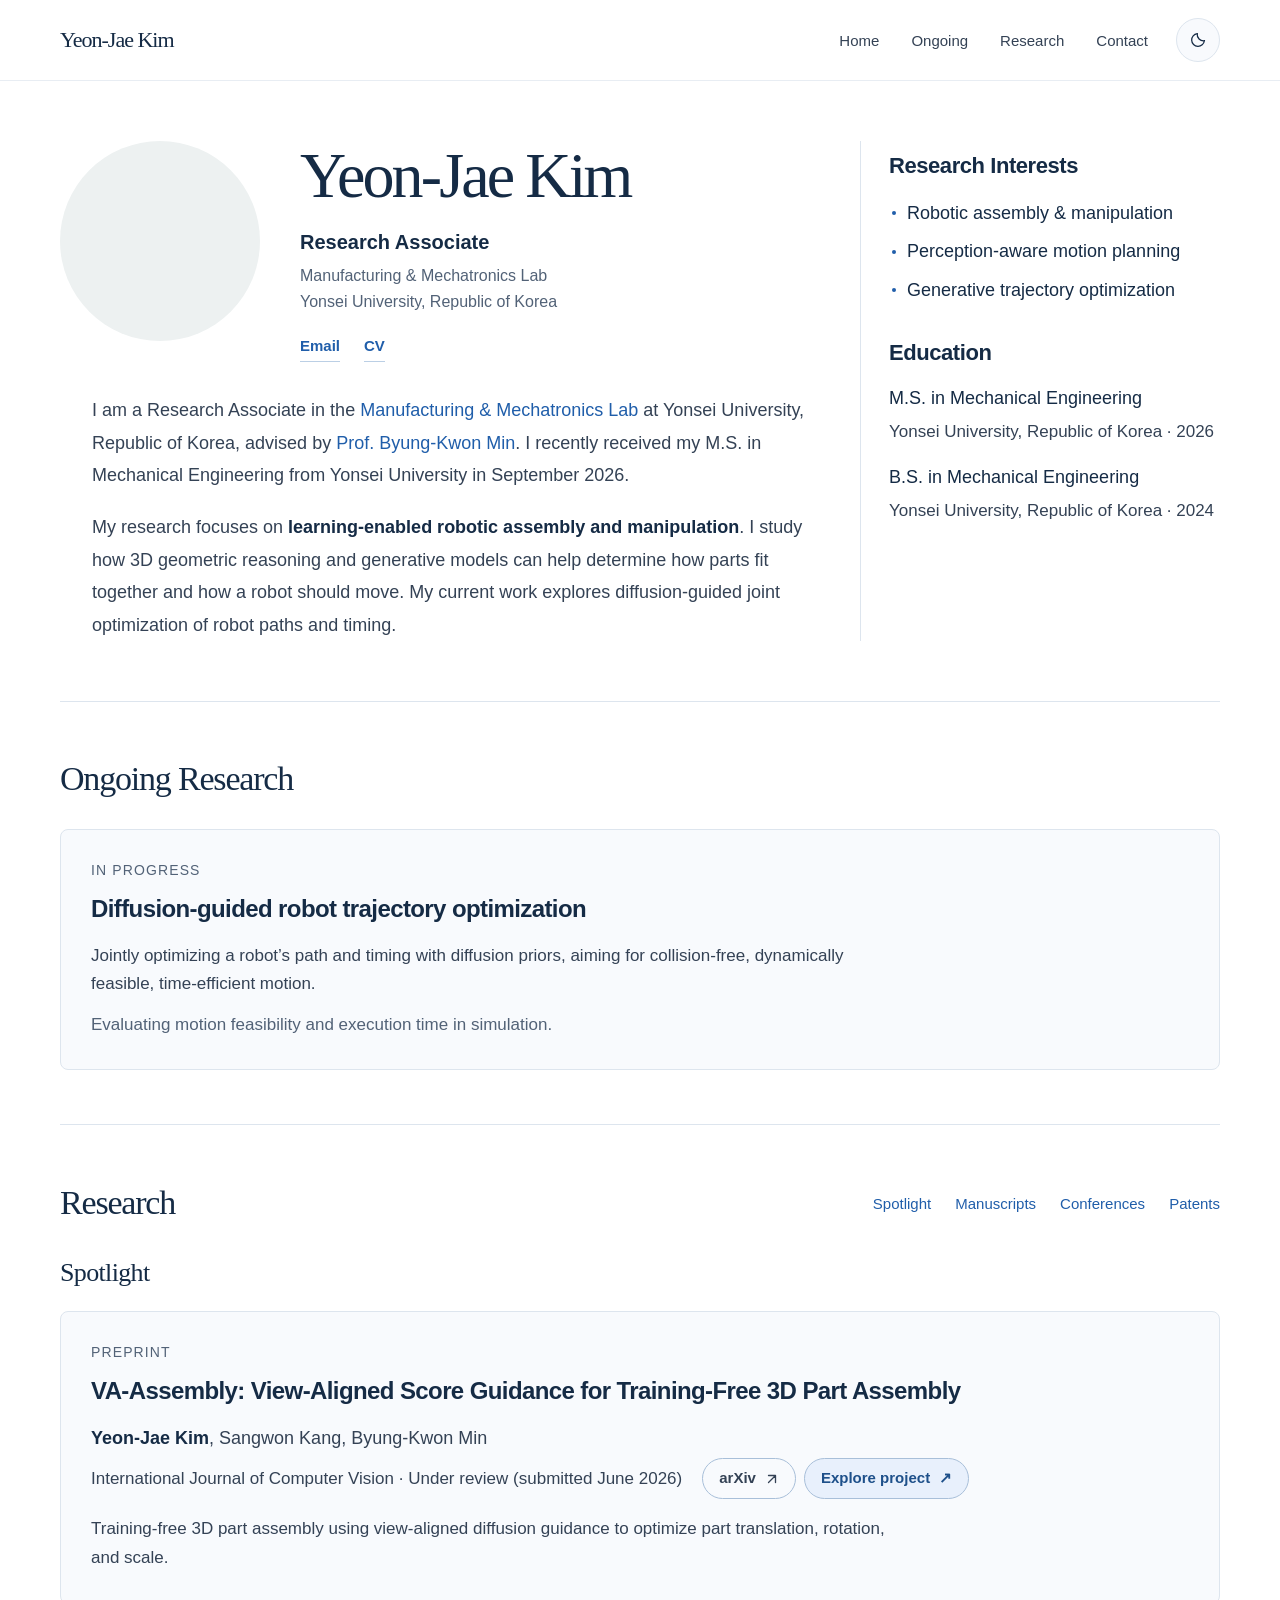
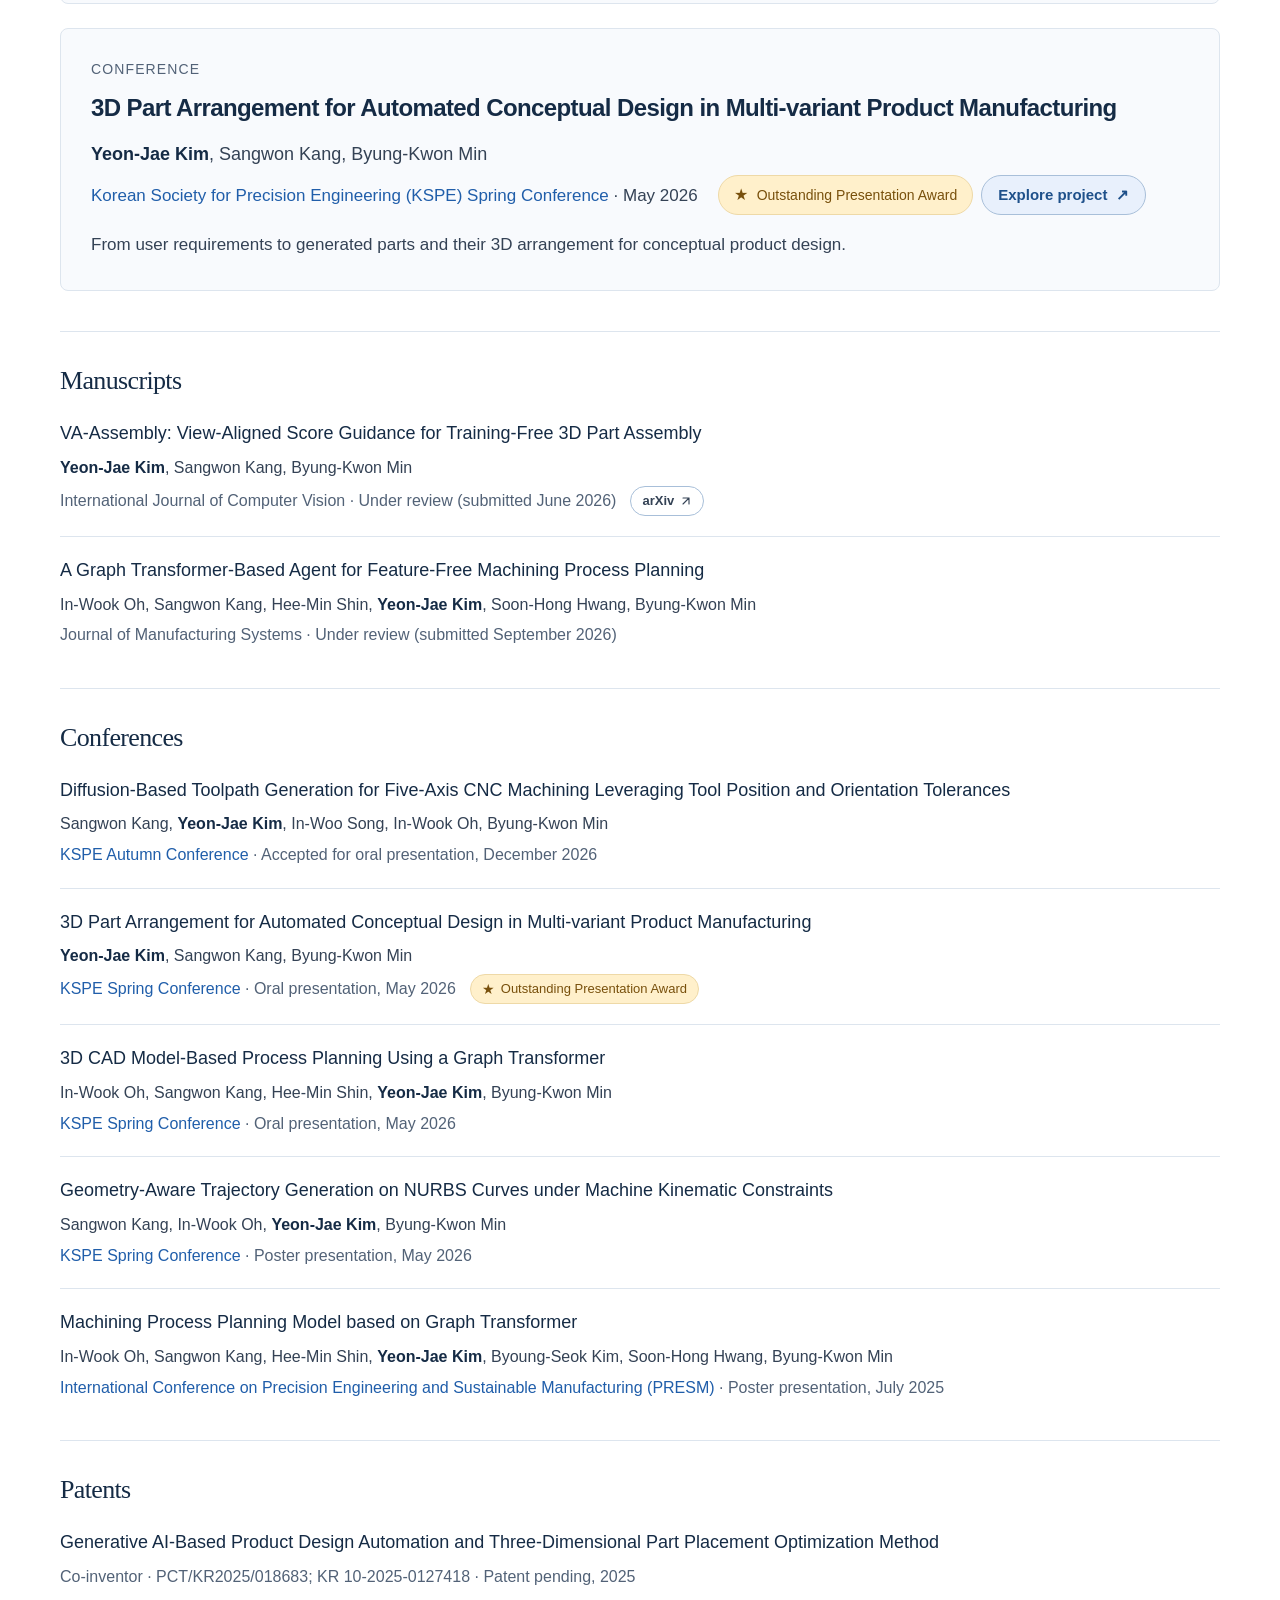
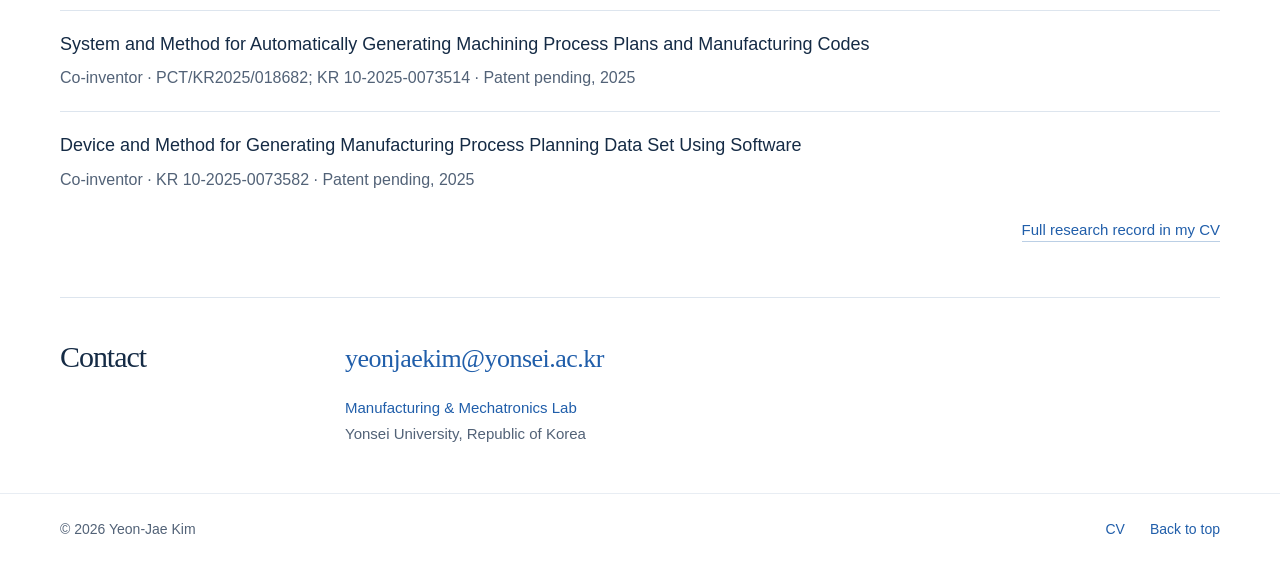
==== commit fd29dc32: "Refine research project pages and simplify homepage cards" ====
--- a/index.html
+++ b/index.html
@@ -12,7 +12,7 @@
   <meta property="og:url" content="https://yjkim-me.github.io/" />
   <title>Yeon-Jae Kim | Robotics &amp; Generative Intelligence</title>
   <script src="theme.js?v=20261119"></script>
-  <link rel="stylesheet" href="style.css?v=20261120-1" />
+  <link rel="stylesheet" href="style.css?v=20261123-1" />
   <link rel="stylesheet" href="project.css?v=20261119-2" />
 </head>
 <body>
@@ -45,8 +45,13 @@
     <section class="section-shell section-grid research-section" id="research" aria-labelledby="research-title">
       <div class="section-label"><h2 id="research-title">Ongoing Research</h2></div>
       <article class="section-content current-project research-card">
-        <figure class="research-thumbnail"><img src="images/motion-concept.svg" alt="Concept illustration of a robot path avoiding an obstacle with jointly optimized timing" width="600" height="360" /><figcaption>Trajectory concept</figcaption></figure>
-        <div><h3>Diffusion-guided robot trajectory optimization</h3><p>Jointly optimizing a robot’s path and timing with diffusion priors, aiming for collision-free, dynamically feasible, time-efficient motion.</p><p class="research-status">In progress · Evaluating motion feasibility and execution time in simulation.</p></div>
+        <header class="publication-header">
+          <p class="research-type">In progress</p>
+          <h3>Diffusion-guided robot trajectory optimization</h3>
+          <p class="research-description">Jointly optimizing a robot’s path and timing with diffusion priors, aiming for collision-free, dynamically feasible, time-efficient motion.</p>
+          <p class="research-status">Evaluating motion feasibility and execution time in simulation.</p>
+        </header>
+        <!-- Add a research figure here when available. -->
       </article>
     </section>
 
@@ -77,11 +82,6 @@
             </div>
             <p class="spotlight-intro">Training-free 3D part assembly using view-aligned diffusion guidance to optimize part translation, rotation, and scale.</p>
           </header>
-          <div class="publication-details">
-            <figure class="framework-figure">
-              <a class="framework-link" href="framework.html" target="_blank" rel="noopener noreferrer" aria-label="View the VA-Assembly framework in a new tab"><img src="images/assembly_framework.svg" alt="VA-Assembly framework: reference-image-based 3D asset preparation and view-aligned score-guided optimization of part transformations." width="4257" height="1402" loading="lazy" /></a>
-            </figure>
-          </div>
         </article>
         <article class="publication research-card conference-paper">
           <header class="publication-header">
@@ -97,11 +97,6 @@
             </div>
             <p class="spotlight-intro">From user requirements to generated parts and their 3D arrangement for conceptual product design.</p>
           </header>
-          <div class="publication-details">
-            <figure class="framework-figure">
-              <a class="framework-link" href="design-framework.html" target="_blank" rel="noopener noreferrer" aria-label="View the KSPE design automation framework in a new tab"><img src="images/design_automation_framework.svg" alt="Design automation framework presented at the KSPE Spring Conference." width="3923" height="1265" loading="lazy" /></a>
-            </figure>
-          </div>
         </article>
         </section>
           <section class="research-group" aria-labelledby="manuscripts-title">
--- a/style.css
+++ b/style.css
@@ -135,7 +135,7 @@
 .research-jumps { display: flex; flex-wrap: wrap; align-items: center; justify-content: flex-start; gap: 4px 24px; margin: 0; }
 .research-jumps a { display: inline-flex; align-items: center; min-height: 44px; padding: 4px 0; color: var(--link); font-size: .9375rem; }
 .section-content { min-width: 0; }
-.publication h4 { color: var(--ink); font-size: 1.5rem; font-weight: 600; line-height: 1.35; letter-spacing: -.025em; text-wrap: wrap; margin: 0 0 16px; }
+.publication h4, .current-project h3 { color: var(--ink); font-size: 1.5rem; font-weight: 600; line-height: 1.35; letter-spacing: -.025em; text-wrap: wrap; margin: 0 0 16px; }
 .publication h4 a { color: var(--ink); }
 .publication h4 a:hover { color: var(--link); }
 .section-grid.publications-layout, .section-grid.research-section { grid-template-columns: minmax(0,1fr); gap: 30px; }
@@ -144,7 +144,7 @@
 .research-card { display: grid; grid-template-columns: minmax(0, .8fr) minmax(0, 1.2fr); gap: 36px; align-items: center; padding: 30px; border: 1px solid var(--line); border-radius: 8px; background: var(--band); }
 .research-card > div { min-width: 0; }
 .research-card + .research-card { margin-top: 24px; }
-.publication.research-card { grid-template-columns: minmax(0,1fr); gap: 24px; }
+.publication.research-card, .current-project.research-card { grid-template-columns: minmax(0,1fr); gap: 24px; }
 .publication-header { min-width: 0; }
 .publication-meta { display: flex; align-items: center; flex-wrap: wrap; gap: 10px 20px; }
 .publication-meta .venue { margin: 0; }
@@ -196,9 +196,8 @@
 .research-list .research-list-authors { margin-bottom: 5px; color: var(--body); }
 .all-publications { font-size: .9375rem; margin-top: 23px; text-align: right; }
 .all-publications a { border-bottom: 1px solid var(--link-line); padding-bottom: 3px; }
-.current-project h3 { margin-bottom: 12px; line-height: 1.45; }
-.current-project p { font-size: 1.0625rem; margin-bottom: 15px; line-height: 1.65; }
-.current-project .research-status { margin: 16px 0 0; color: var(--muted); font-size: .9375rem; padding-top: 12px; border-top: 1px solid var(--line); }
+.current-project .research-description { max-width: 800px; font-size: 1.0625rem; line-height: 1.7; }
+.current-project .research-status { margin: 12px 0 0; color: var(--muted); font-size: 1.0625rem; line-height: 1.6; }
 .contact-section { padding-block: 38px 47px; border-top: 1px solid var(--line); }
 .contact-section h2 { font-size: 1.875rem; }
 .contact-email { font-family: var(--serif); font-size: 1.625rem; letter-spacing: -.02em; overflow-wrap: anywhere; }
@@ -262,8 +261,7 @@
   .bio-copy > p { font-size: 1.0625rem; }
   .bio-facts { grid-template-columns: 1fr; gap: 24px; padding-left: 12px; }
   .research-thumbnail { width: 100%; margin: 0; }
-  .publication h4 { font-size: 1.375rem; line-height: 1.4; text-wrap: wrap; margin-bottom: 14px; }
-  .current-project h3 { font-size: 1.25rem; }
+  .publication h4, .current-project h3 { font-size: 1.375rem; line-height: 1.4; text-wrap: wrap; margin-bottom: 14px; }
   .research-thumbnail figcaption { margin-top: 7px; }
   .contact-email { font-size: 1.375rem; }
   .footer-shell { flex-wrap: wrap; gap: 12px; font-size: .8125rem; }
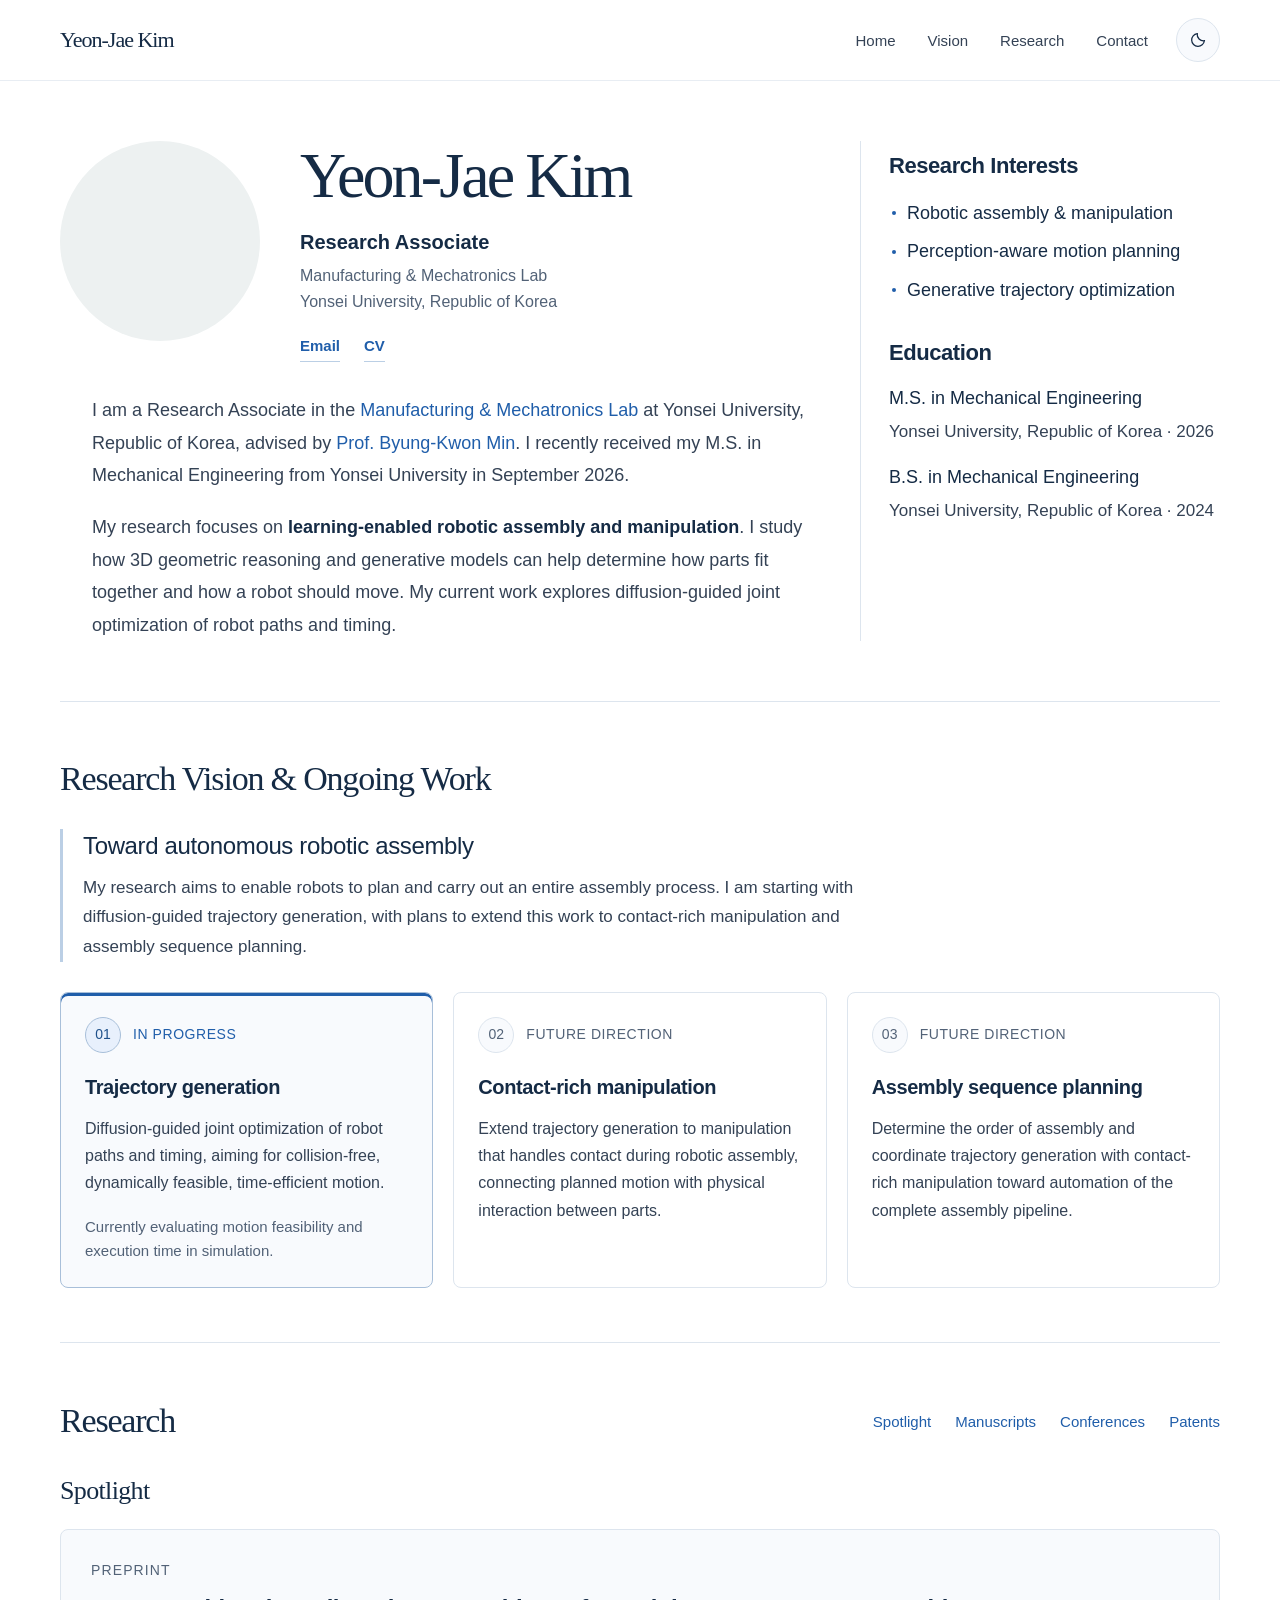
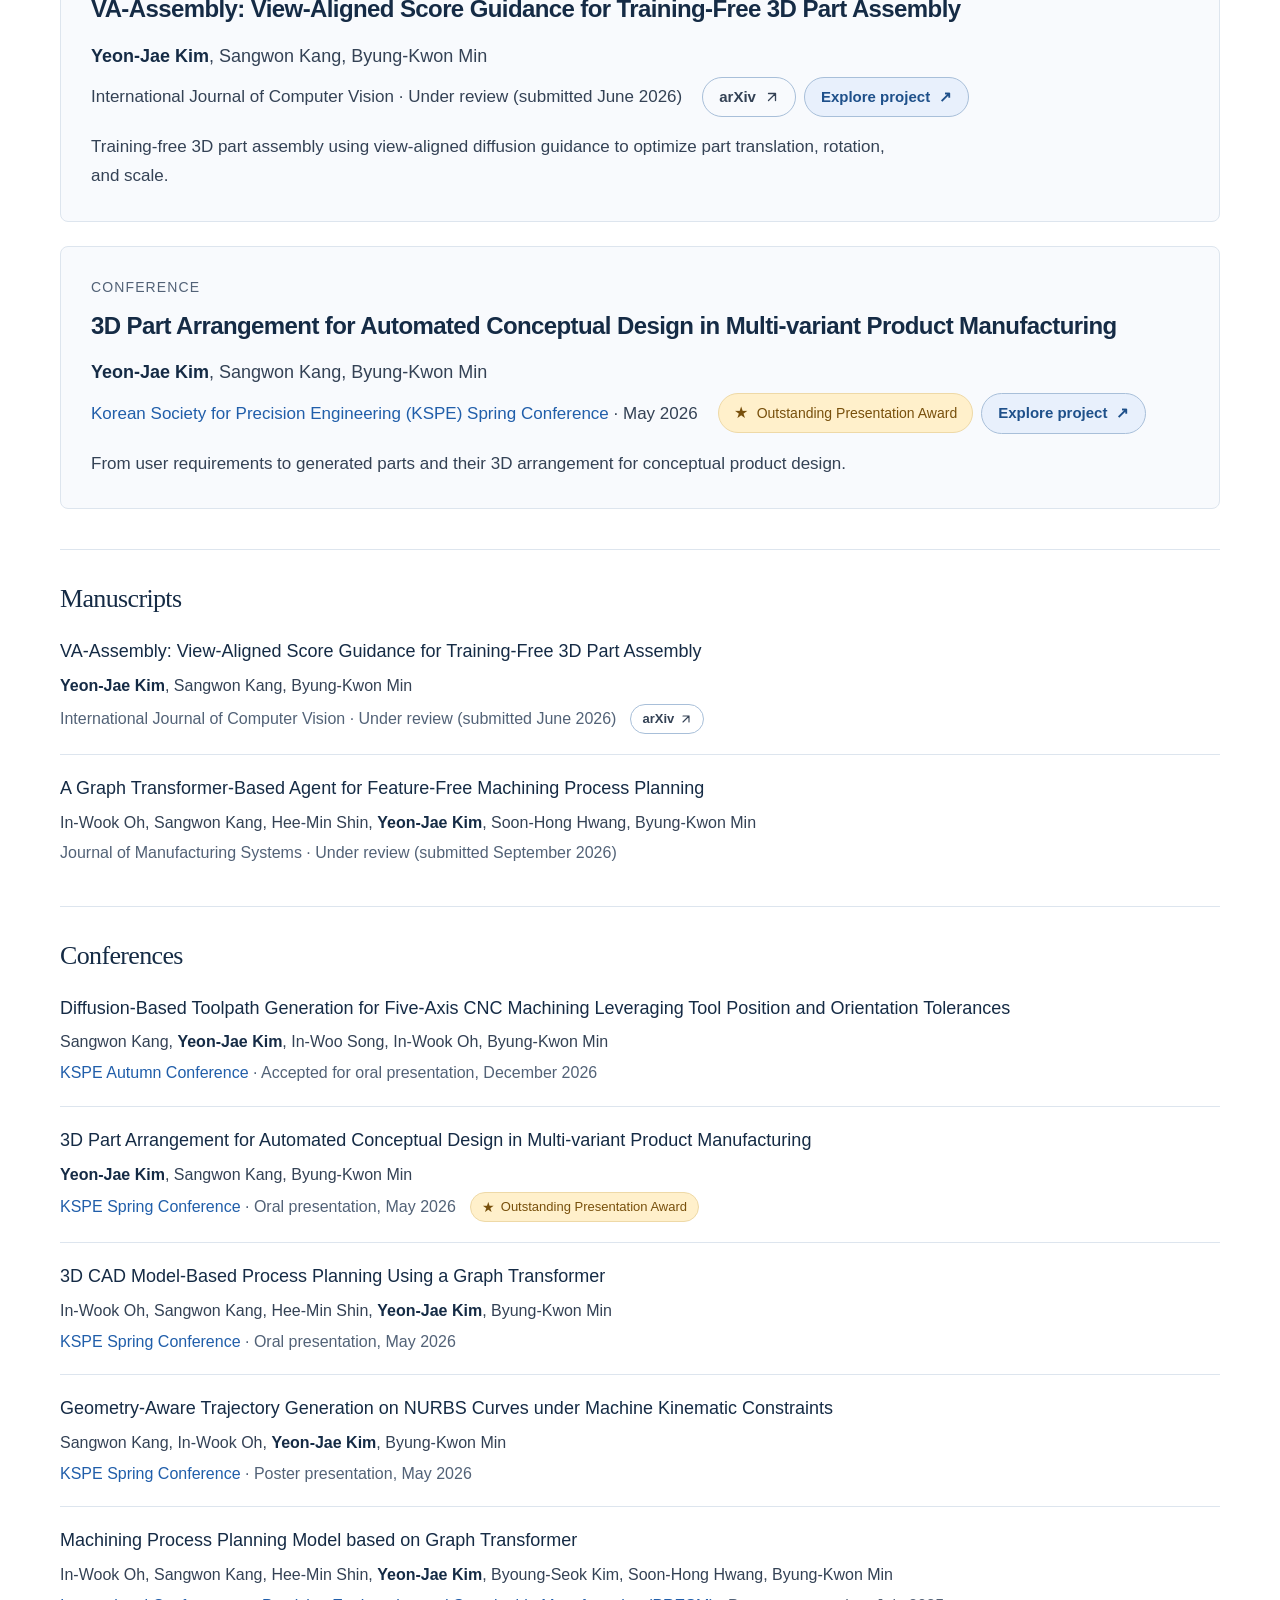
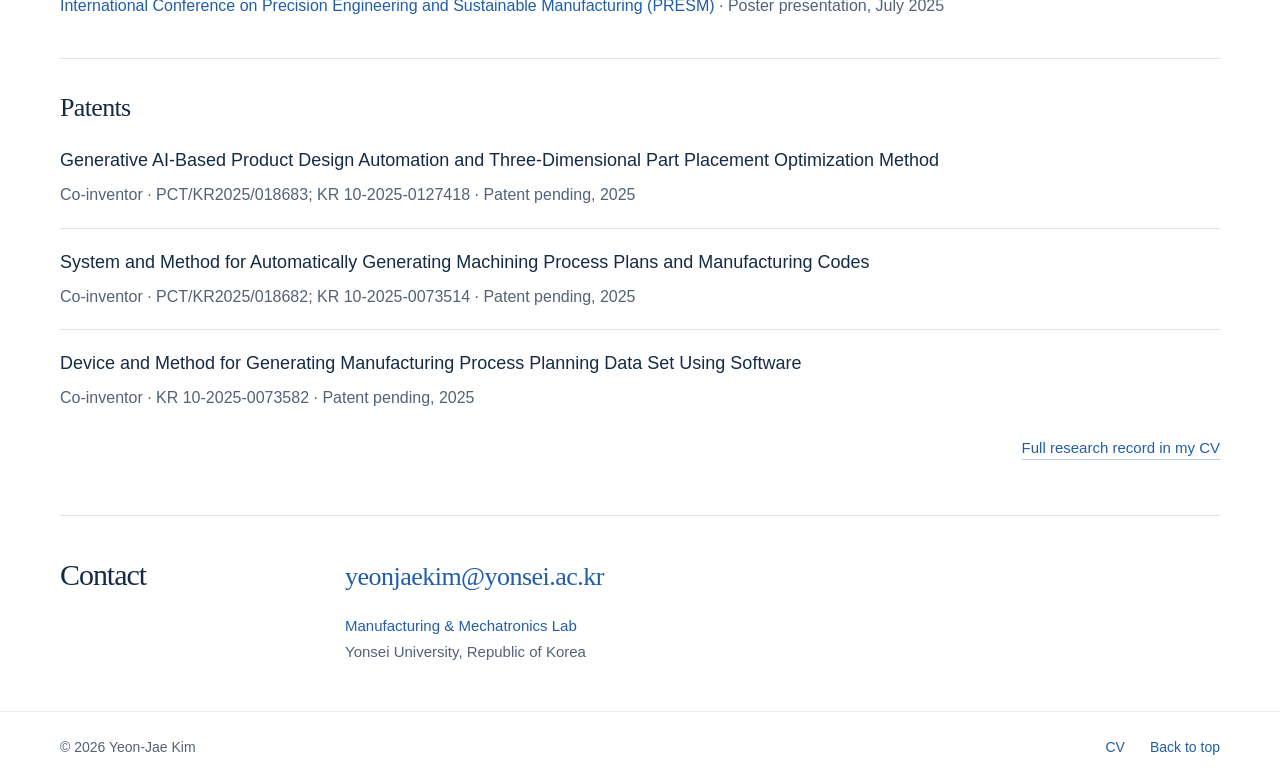
==== commit beea47be: "Add robotic assembly research roadmap and unify Vision navigation" ====
--- a/index.html
+++ b/index.html
@@ -12,12 +12,12 @@
   <meta property="og:url" content="https://yjkim-me.github.io/" />
   <title>Yeon-Jae Kim | Robotics &amp; Generative Intelligence</title>
   <script src="theme.js?v=20261119"></script>
-  <link rel="stylesheet" href="style.css?v=20261123-1" />
+  <link rel="stylesheet" href="style.css?v=20261123-3" />
   <link rel="stylesheet" href="project.css?v=20261119-2" />
 </head>
 <body>
   <a class="skip-link" href="#main">Skip to content</a>
-  <header class="site-header"><div class="nav-shell"><a class="site-name" href="#about">Yeon-Jae Kim</a><div class="nav-controls"><nav aria-label="Primary navigation"><a href="#about">Home</a><a href="#research">Ongoing</a><a href="#publications">Research</a><a href="#contact">Contact</a></nav><button class="theme-toggle" type="button" aria-label="Switch to dark mode" hidden>
+  <header class="site-header"><div class="nav-shell"><a class="site-name" href="#about">Yeon-Jae Kim</a><div class="nav-controls"><nav aria-label="Primary navigation"><a href="#about">Home</a><a href="#research">Vision</a><a href="#publications">Research</a><a href="#contact">Contact</a></nav><button class="theme-toggle" type="button" aria-label="Switch to dark mode" hidden>
     <svg class="theme-moon" width="18" height="18" viewBox="0 0 24 24" fill="none" stroke="currentColor" stroke-width="1.7" aria-hidden="true"><path d="M20.5 13A8.5 8.5 0 0 1 11 3.5 8.5 8.5 0 1 0 20.5 13Z" /></svg>
     <svg class="theme-sun" width="18" height="18" viewBox="0 0 24 24" fill="none" stroke="currentColor" stroke-width="1.7" aria-hidden="true"><circle cx="12" cy="12" r="4" /><path d="M12 2v2m0 16v2M2 12h2m16 0h2M5 5l1.5 1.5m11 11L19 19M5 19l1.5-1.5m11-11L19 5" /></svg>
   </button></div></div></header>
@@ -43,16 +43,31 @@
     </section>
 
     <section class="section-shell section-grid research-section" id="research" aria-labelledby="research-title">
-      <div class="section-label"><h2 id="research-title">Ongoing Research</h2></div>
-      <article class="section-content current-project research-card">
-        <header class="publication-header">
-          <p class="research-type">In progress</p>
-          <h3>Diffusion-guided robot trajectory optimization</h3>
-          <p class="research-description">Jointly optimizing a robot’s path and timing with diffusion priors, aiming for collision-free, dynamically feasible, time-efficient motion.</p>
-          <p class="research-status">Evaluating motion feasibility and execution time in simulation.</p>
+      <div class="section-label"><h2 id="research-title">Research Vision &amp; Ongoing Work</h2></div>
+      <div class="section-content assembly-vision">
+        <header class="vision-intro">
+          <h3>Toward autonomous robotic assembly</h3>
+          <p>My research aims to enable robots to plan and carry out an entire assembly process. I am starting with diffusion-guided trajectory generation, with plans to extend this work to contact-rich manipulation and assembly sequence planning.</p>
         </header>
-        <!-- Add a research figure here when available. -->
-      </article>
+        <ol class="research-roadmap" aria-label="Three stages toward autonomous robotic assembly">
+          <li class="roadmap-stage roadmap-current">
+            <div class="roadmap-label"><span class="roadmap-number" aria-hidden="true">01</span><p class="research-type">In progress</p></div>
+            <h4>Trajectory generation</h4>
+            <p>Diffusion-guided joint optimization of robot paths and timing, aiming for collision-free, dynamically feasible, time-efficient motion.</p>
+            <p class="roadmap-status">Currently evaluating motion feasibility and execution time in simulation.</p>
+          </li>
+          <li class="roadmap-stage">
+            <div class="roadmap-label"><span class="roadmap-number" aria-hidden="true">02</span><p class="research-type">Future direction</p></div>
+            <h4>Contact-rich manipulation</h4>
+            <p>Extend trajectory generation to manipulation that handles contact during robotic assembly, connecting planned motion with physical interaction between parts.</p>
+          </li>
+          <li class="roadmap-stage">
+            <div class="roadmap-label"><span class="roadmap-number" aria-hidden="true">03</span><p class="research-type">Future direction</p></div>
+            <h4>Assembly sequence planning</h4>
+            <p>Determine the order of assembly and coordinate trajectory generation with contact-rich manipulation toward automation of the complete assembly pipeline.</p>
+          </li>
+        </ol>
+      </div>
     </section>
 
     <section class="section-band" id="publications" aria-labelledby="publications-title"><div class="section-shell section-grid publications-layout">
--- a/style.css
+++ b/style.css
@@ -198,6 +198,25 @@
 .all-publications a { border-bottom: 1px solid var(--link-line); padding-bottom: 3px; }
 .current-project .research-description { max-width: 800px; font-size: 1.0625rem; line-height: 1.7; }
 .current-project .research-status { margin: 12px 0 0; color: var(--muted); font-size: 1.0625rem; line-height: 1.6; }
+.vision-intro { max-width: 850px; margin-bottom: 30px; padding-left: 20px; border-left: 3px solid var(--link-line); }
+.vision-intro h3 { margin-bottom: 10px; font-size: clamp(1.25rem, 2vw, 1.5rem); font-weight: 500; line-height: 1.4; letter-spacing: -.015em; }
+.vision-intro > p { font-size: 1.0625rem; line-height: 1.75; }
+.research-roadmap { display: grid; grid-template-columns: repeat(3, minmax(0, 1fr)); gap: 20px; list-style: none; margin: 0; padding: 0; }
+.roadmap-stage { min-width: 0; padding: 24px; border: 1px solid var(--line); border-radius: 8px; background: var(--bg); }
+.roadmap-current { background: var(--band); border-color: var(--button-border); box-shadow: inset 0 3px 0 var(--link); }
+.roadmap-label { display: flex; align-items: center; flex-wrap: wrap; gap: 12px; margin-bottom: 20px; }
+.roadmap-number { display: inline-flex; align-items: center; justify-content: center; width: 36px; height: 36px; border-radius: 50%; background: var(--band); border: 1px solid var(--line); color: var(--muted); font-size: .875rem; font-variant-numeric: tabular-nums; }
+.roadmap-current .roadmap-number { background: var(--pill-bg); border-color: var(--button-border); color: var(--pill-ink); }
+.roadmap-label .research-type { margin: 0; font-size: .875rem; letter-spacing: .04em; }
+.roadmap-current .research-type { color: var(--link); }
+.roadmap-stage h4 { margin: 0 0 14px; color: var(--ink); font-size: 1.25rem; font-weight: 600; line-height: 1.4; letter-spacing: -.02em; }
+.roadmap-stage > p { font-size: 1rem; line-height: 1.7; }
+.roadmap-stage .roadmap-status { margin-top: 18px; color: var(--muted); font-size: .9375rem; line-height: 1.6; }
+@media(max-width: 850px) {
+  .research-roadmap { grid-template-columns: minmax(0, 1fr); gap: 16px; }
+  .roadmap-stage { padding: 22px; }
+  .roadmap-label { margin-bottom: 14px; }
+}
 .contact-section { padding-block: 38px 47px; border-top: 1px solid var(--line); }
 .contact-section h2 { font-size: 1.875rem; }
 .contact-email { font-family: var(--serif); font-size: 1.625rem; letter-spacing: -.02em; overflow-wrap: anywhere; }
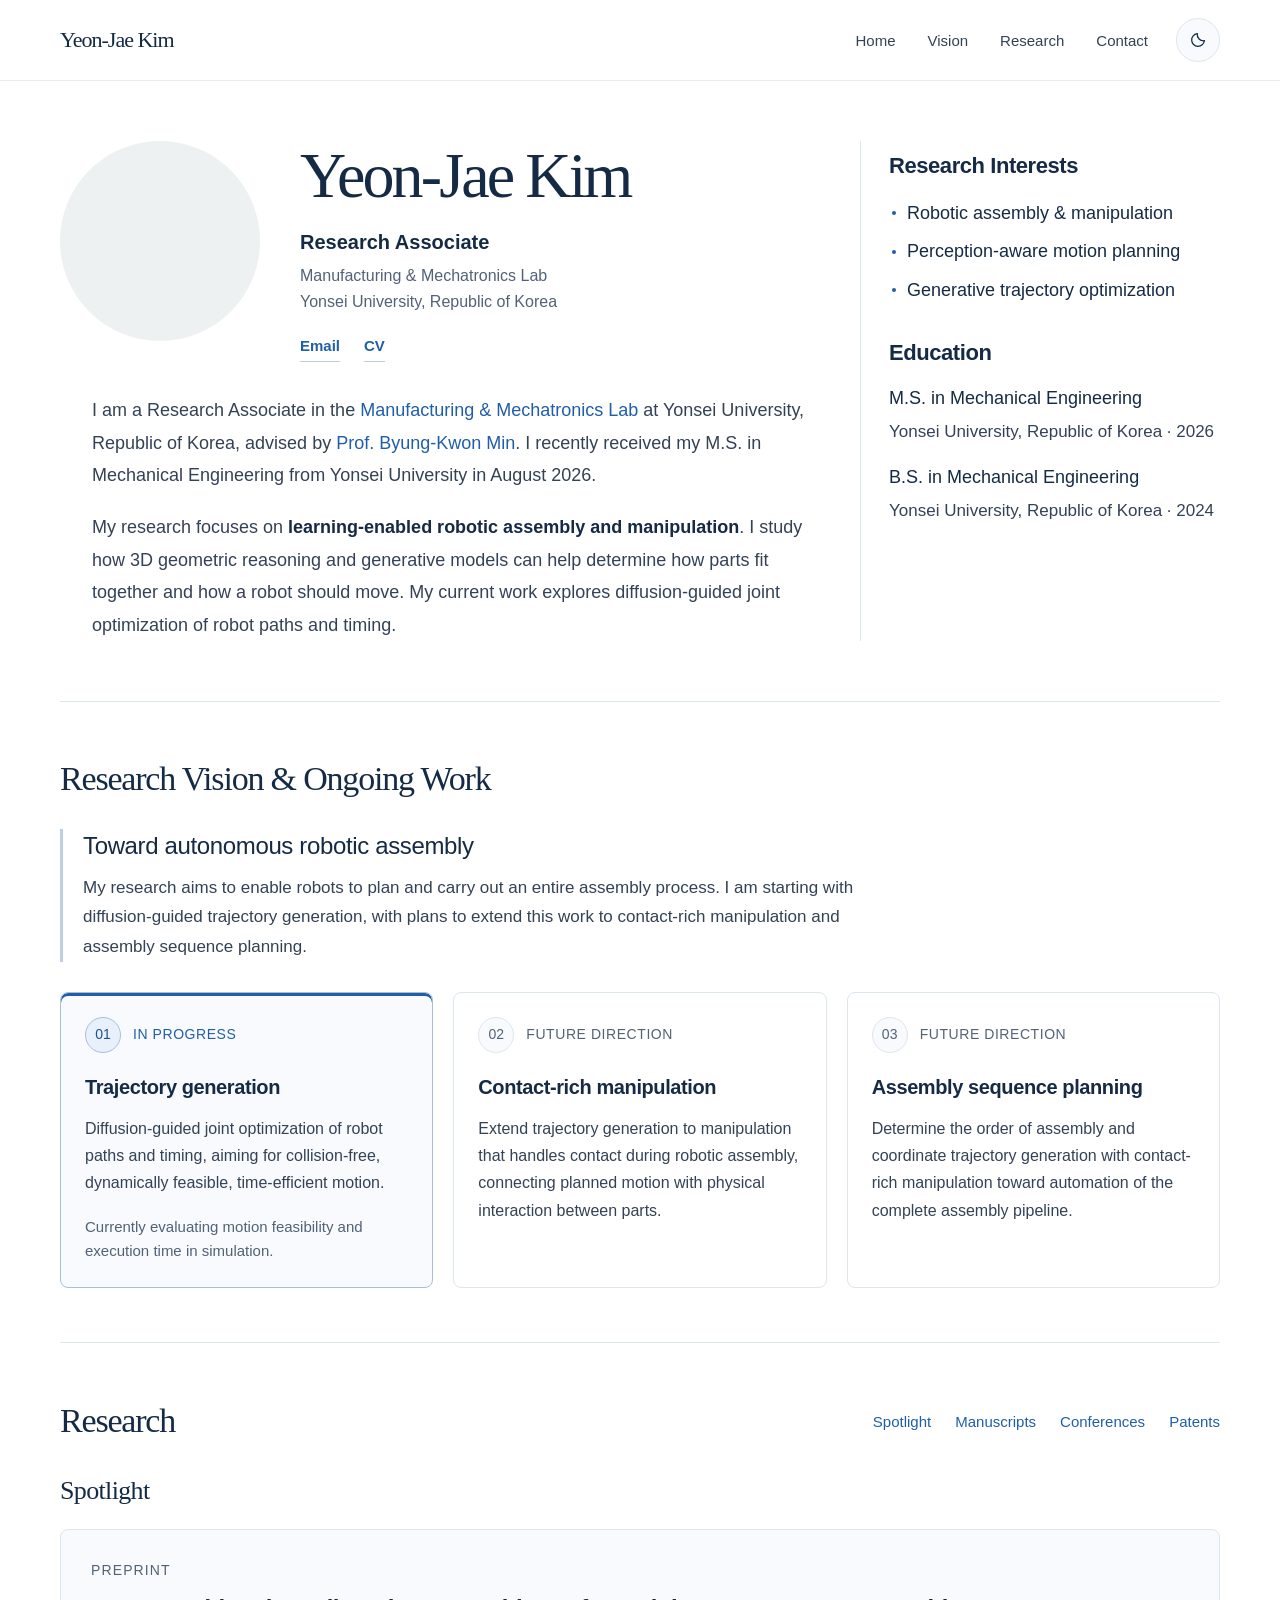
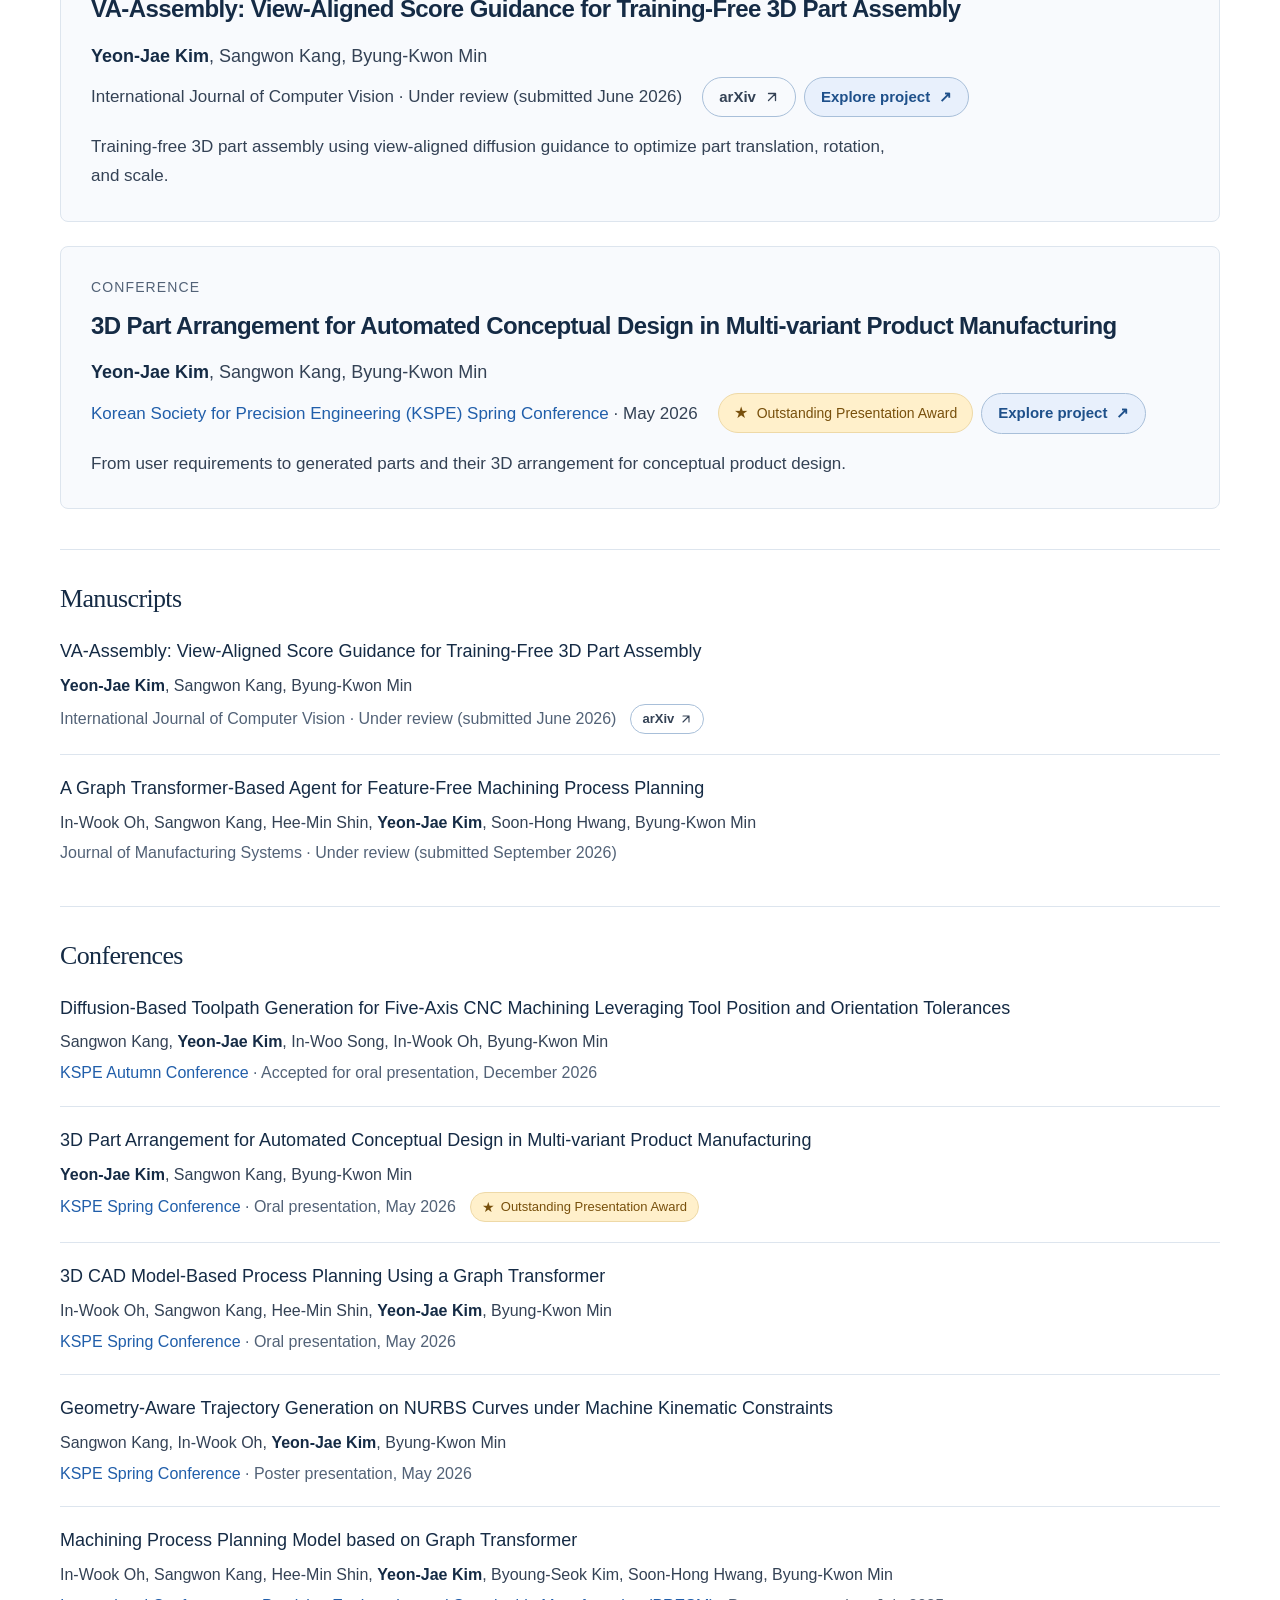
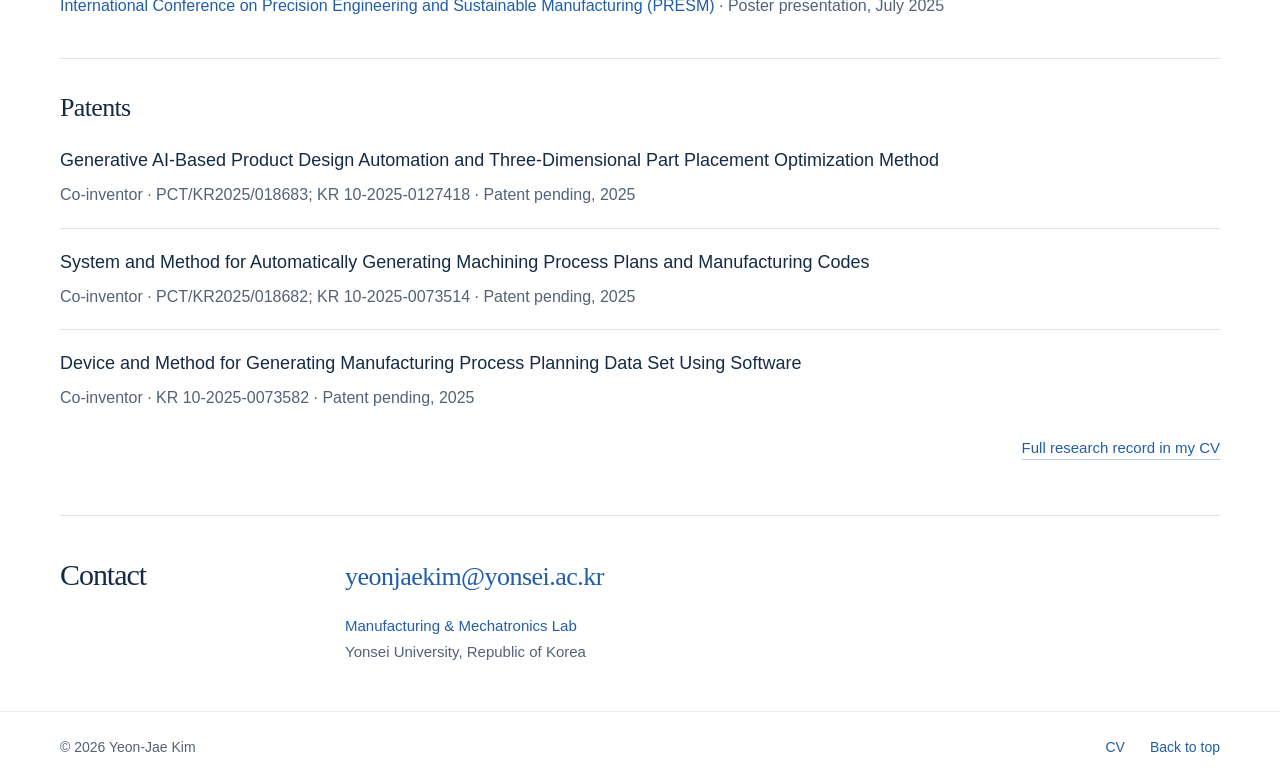
==== commit 69ad18f2: "graduation date updated September 2026 -> August 2026" ====
--- a/index.html
+++ b/index.html
@@ -33,7 +33,7 @@
           <div class="profile-links"><a href="mailto:yeonjaekim@yonsei.ac.kr">Email</a><a href="assets/CV_Yeonjae_Kim_public.pdf" target="_blank" rel="noopener noreferrer">CV</a></div>
       </header>
       <div class="bio-copy">
-        <p>I am a Research Associate in the <a href="https://minlab.yonsei.ac.kr/" target="_blank" rel="noopener noreferrer">Manufacturing &amp; Mechatronics Lab</a> at Yonsei University, Republic of Korea, advised by <a href="https://scholar.google.com/citations?user=25VFaycAAAAJ&amp;hl=ko&amp;oi=ao" target="_blank" rel="noopener noreferrer">Prof. Byung-Kwon Min</a>. I recently received my M.S. in Mechanical Engineering from Yonsei University in September 2026.</p>
+        <p>I am a Research Associate in the <a href="https://minlab.yonsei.ac.kr/" target="_blank" rel="noopener noreferrer">Manufacturing &amp; Mechatronics Lab</a> at Yonsei University, Republic of Korea, advised by <a href="https://scholar.google.com/citations?user=25VFaycAAAAJ&amp;hl=ko&amp;oi=ao" target="_blank" rel="noopener noreferrer">Prof. Byung-Kwon Min</a>. I recently received my M.S. in Mechanical Engineering from Yonsei University in August 2026.</p>
         <p>My research focuses on <strong>learning-enabled robotic assembly and manipulation</strong>. I study how 3D geometric reasoning and generative models can help determine how parts fit together and how a robot should move. My current work explores diffusion-guided joint optimization of robot paths and timing.</p>
         </div>
         <div class="bio-facts">
